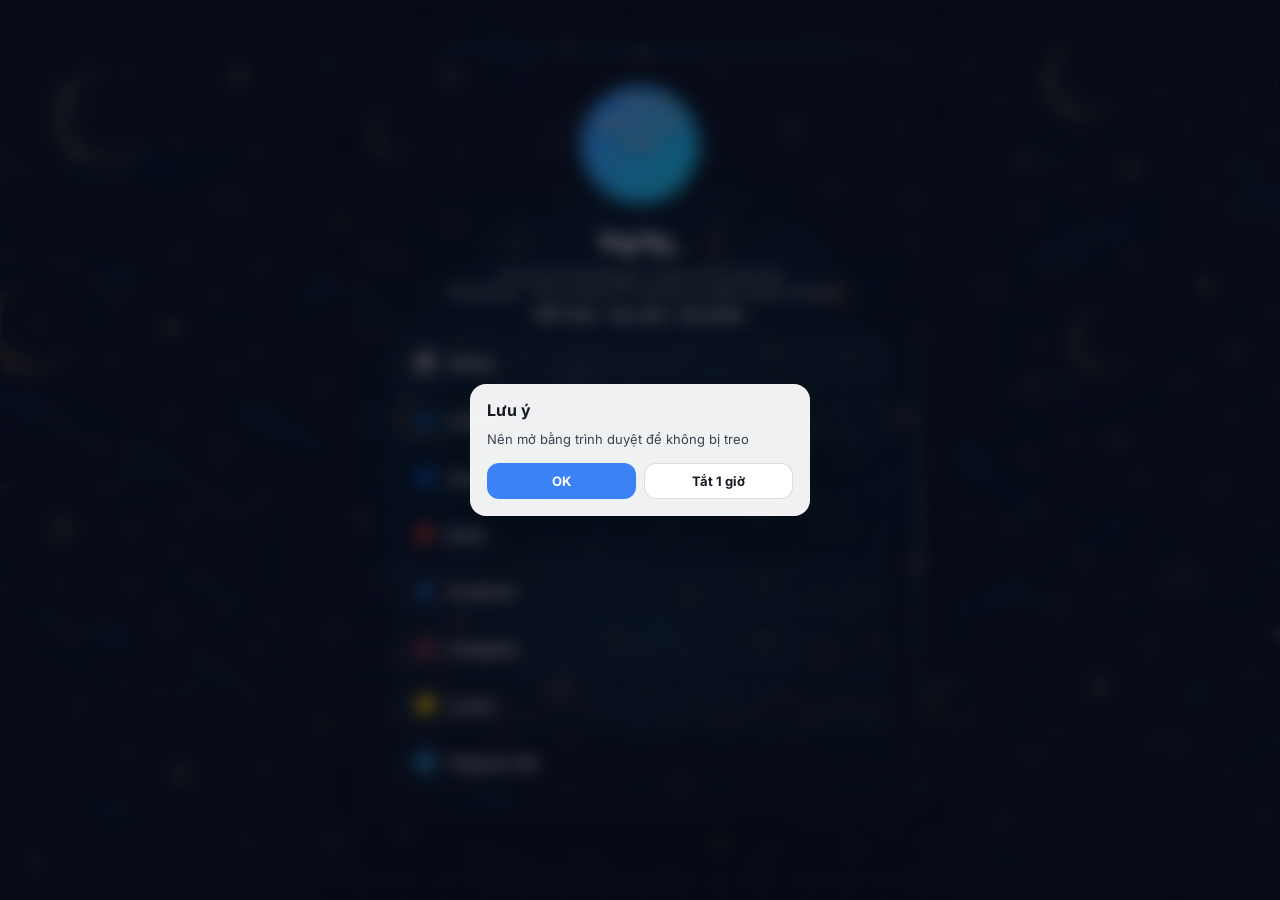
==== index.html @ 8bd304dc "push" ====
<!DOCTYPE html>
<html lang="vi">

<head>
    <meta charset="UTF-8">
    <meta name="viewport" content="width=device-width, initial-scale=1.0">
    <title>Trọng Hiếu – Bio</title>
    <meta name="description"
        content="Trang bio cá nhân của Trọng Hiếu – Learning Technology, Cloud & AI Journey. Liên hệ qua Facebook, Instagram, LinkedIn, GitHub, Email và Zalo.">
    <link rel="canonical" href="https://tronghieu1201.github.io/bio_itme/">
    <link rel="icon" type="image/webp" href="https://res.cloudinary.com/dtpw5htqs/image/upload/v1782284174/4eae1994-3eea-4630-bc8e-10974bcad260_vvwupz.webp">
    <link rel="apple-touch-icon" href="https://res.cloudinary.com/dtpw5htqs/image/upload/v1782284174/4eae1994-3eea-4630-bc8e-10974bcad260_vvwupz.webp">
    <link rel="preconnect" href="https://fonts.googleapis.com">
    <link rel="preconnect" href="https://fonts.gstatic.com" crossorigin>
    <link href="https://fonts.googleapis.com/css2?family=Inter:wght@400;500;600;700&display=swap" rel="stylesheet">
    <link rel="stylesheet" href="https://cdnjs.cloudflare.com/ajax/libs/font-awesome/6.4.0/css/all.min.css">
    <link rel="stylesheet" href="style.css">
</head>

<body>
    <!-- Background blobs -->
    <div class="blob blob--1" aria-hidden="true"></div>
    <div class="blob blob--2" aria-hidden="true"></div>
    <div class="blob blob--3" aria-hidden="true"></div>

    <main class="bio-card home-bio-card">
        <!-- Profile header -->
        <header class="profile-header">
            <div class="avatar-ring">
                <img src="https://res.cloudinary.com/dtpw5htqs/image/upload/v1782284229/personal_photo_yobmmh.webp" alt="Ảnh đại diện Trọng Hiếu" width="140" height="140">
            </div>
            <button type="button" class="profile-name profile-name-btn" id="profile-info-open">
                trg.hy_
            </button>
            <p class="profile-tagline">Learning Technology | Cloud &amp; AI Journey</p>
            <p class="profile-tagline">Bootcamp - First Cloud AI Journey at AWS Study Group</p>
            <p class="profile-subtagline">Kiến thức - Key skill - Sản phẩm</p>
        </header>
        <!-- Links -->
        <section class="link-group__list" aria-label="Li�n k?t">
            <a href="https://github.com/tronghieu1201" target="_blank" rel="noopener noreferrer"
                class="link-btn link-btn--github" id="link-github">
                <i class="fab fa-github" aria-hidden="true"></i>
                <span>GitHub</span>
            </a>
            <a href="https://www.linkedin.com/in/tronghieu-dev/" target="_blank" rel="noopener noreferrer"
                class="link-btn link-btn--linkedin" id="link-linkedin">
                <i class="fab fa-linkedin-in" aria-hidden="true"></i>
                <span>LinkedIn</span>
            </a>
            <button type="button" class="link-btn link-btn--zalo" id="link-zalo"
                data-qr-src="https://res.cloudinary.com/dtpw5htqs/image/upload/v1782284227/qr_zalo_huh7bk.webp" data-qr-alt="M� QR Zalo ph�ng to">
                <i class="fas fa-qrcode" aria-hidden="true"></i>
                <span>Zalo QR</span>
            </button>
            <button type="button" class="link-btn link-btn--email" id="link-email"
                data-email="tronghieu.dev16@gmail.com">
                <i class="fas fa-at" aria-hidden="true"></i>
                <span>Email</span>
            </button>
            <a href="https://www.facebook.com/trong.hieu.541439?locale=vi_VN" target="_blank"
                rel="noopener noreferrer" class="link-btn link-btn--facebook" id="link-facebook">
                <i class="fab fa-facebook-f" aria-hidden="true"></i>
                <span>Facebook</span>
            </a>
            <a href="https://www.instagram.com/em_hiusss/" target="_blank" rel="noopener noreferrer"
                class="link-btn link-btn--instagram" id="link-instagram">
                <i class="fab fa-instagram" aria-hidden="true"></i>
                <span>Instagram</span>
            </a>
            <a href="https://locket.camera/links/Z5eRuLziCZaLzkZq8" target="_blank" rel="noopener noreferrer"
                class="link-btn link-btn--locket" id="link-locket">
                <i class="fas fa-heart" aria-hidden="true"></i>
                <span>Locket</span>
            </a>
            <button type="button" class="link-btn link-btn--telegram" id="link-telegram"
                data-qr-src="https://res.cloudinary.com/dtpw5htqs/image/upload/v1782284226/qr_lete_ucynnk.webp" data-qr-alt="M� QR Telegram ph�ng to">
                <i class="fab fa-telegram-plane" aria-hidden="true"></i>
                <span>Telegram QR</span>
            </button>
        </section>
        <!-- QR Lightbox -->
        <div class="lightbox" id="qr-lightbox" role="dialog" aria-label="QR phóng to" aria-hidden="true">
            <div class="lightbox__backdrop"></div>
            <div class="lightbox__content">
                <img src="https://res.cloudinary.com/dtpw5htqs/image/upload/v1782284227/qr_zalo_huh7bk.webp" alt="Mã QR Zalo phóng to" class="lightbox__img" id="qr-lightbox-img" loading="lazy" decoding="async">
            </div>
        </div>

        <!-- Profile info card -->
        <div class="profile-modal" id="profile-info-modal" role="dialog" aria-label="Thông tin cá nhân"
            aria-hidden="true">
            <div class="profile-modal__backdrop"></div>
            <article class="profile-modal__card">
                <button class="profile-modal__close" id="profile-info-close" aria-label="Đóng">&times;</button>
                <h2 class="profile-modal__title">Thông tin</h2>
                <div class="profile-modal__content">
                    <p class="profile-modal__empty">Cát Minh - Phù Cát - Bình Định</p>
                </div>
            </article>
        </div>
    </main>

    <div class="browser-note" id="browser-note" role="dialog" aria-modal="true" aria-labelledby="browser-note-title" aria-hidden="true" hidden>
        <div class="browser-note__backdrop" data-browser-note-ok></div>
        <article class="browser-note__card">
            <h2 class="browser-note__title" id="browser-note-title">L&#432;u &yacute;</h2>
            <p class="browser-note__text">N&ecirc;n m&#7903; b&#7857;ng tr&igrave;nh duy&#7879;t &#273;&#7875; kh&ocirc;ng b&#7883; treo</p>
            <div class="browser-note__actions">
                <button type="button" class="browser-note__btn browser-note__btn--primary" data-browser-note-ok>OK</button>
                <button type="button" class="browser-note__btn" data-browser-note-snooze>T&#7855;t 1 gi&#7901;</button>
            </div>
        </article>
    </div>

    <!-- Toast notification -->
    <div class="toast" id="toast" aria-live="polite"></div>

    <script src="theme.js"></script>
</body>

</html>
---- style.css ----
/* ========================================================
   STYLE.CSS – Trọng Hiếu Bio
   Pure CSS, no framework. Cloud AI blue/cyan dark palette.
   ======================================================== */

/* ---------- Reset & Base ---------- */
*,
*::before,
*::after {
    margin: 0;
    padding: 0;
    box-sizing: border-box;
}

/* ---------- Design Tokens ---------- */
:root {
    --bg-start: #04091a;
    --bg-end: #0a1628;
    --card-bg: rgba(14, 26, 52, 0.85);
    --surface-elevated: rgba(8, 16, 32, 0.88);
    --card-border: rgba(59, 130, 246, 0.25);
    --card-shadow: 0 24px 64px rgba(0, 0, 0, 0.52);
    --text-primary: #f0f4ff;
    --text-secondary: #94a3b8;
    --text-muted: #4a6080;
    --accent: #3b82f6;
    --accent-strong: #60a5fa;
    --cyan-glow: #06b6d4;
    --cyan-soft: #67e8f9;
    --tagline-color: #94a3b8;
    --accent-soft: rgba(59, 130, 246, 0.06);
    --btn-hover-lift: 0 14px 34px rgba(59, 130, 246, 0.20);
    --status-bg: rgba(59, 130, 246, 0.04);
    --status-border: rgba(59, 130, 246, 0.25);
    --divider: rgba(59, 130, 246, 0.18);
    --qr-bg: #FFFFFF;
    --qr-border: rgba(59, 130, 246, 0.35);
    --toggle-bg: rgba(14, 26, 52, 0.85);
    --toggle-color: #f0f4ff;
    --page-bg-image: url("images/backgrod.webp");
    --page-bg-overlay: rgba(4, 9, 26, 0.82);
    --blob-1: rgba(59, 130, 246, 0.10);
    --blob-2: rgba(6, 182, 212, 0.08);
    --blob-3: rgba(96, 165, 250, 0.06);
}

/* ---------- Body & Background ---------- */
html {
    scroll-behavior: smooth;
}

body {
    font-family: 'Inter', -apple-system, BlinkMacSystemFont, 'Segoe UI', sans-serif;
    background:
        linear-gradient(var(--page-bg-overlay), var(--page-bg-overlay)),
        var(--page-bg-image) center / cover fixed no-repeat,
        linear-gradient(135deg, var(--bg-start), var(--bg-end));
    color: var(--text-primary);
    min-height: 100vh;
    display: flex;
    justify-content: center;
    align-items: flex-start;
    padding: 48px 16px;
    overflow-x: hidden;
    position: relative;
    transition: background 0.4s ease, color 0.4s ease;
}

body.is-modal-open {
    overflow: hidden;
}

body::before {
    content: '';
    position: fixed;
    inset: 0;
    z-index: 0;
    pointer-events: none;
    background-image:
        linear-gradient(rgba(59, 130, 246, 0.04) 1px, transparent 1px),
        linear-gradient(90deg, rgba(59, 130, 246, 0.04) 1px, transparent 1px);
    background-size: 40px 40px;
}

body::after {
    content: '';
    position: fixed;
    top: 50%;
    left: 50%;
    z-index: 0;
    width: 600px;
    height: 600px;
    pointer-events: none;
    transform: translate(-50%, -50%);
    background: radial-gradient(circle, rgba(59, 130, 246, 0.08) 0%, rgba(6, 182, 212, 0.04) 40%, transparent 70%);
}

/* Floating blobs */
.blob {
    display: none;
    position: fixed;
    border-radius: 50%;
    filter: blur(80px);
    pointer-events: none;
    z-index: 0;
    animation: blobDrift 18s ease-in-out infinite alternate;
}

.blob--1 {
    width: 380px;
    height: 380px;
    background: var(--blob-1);
    top: -80px;
    left: -60px;
}

.blob--2 {
    width: 320px;
    height: 320px;
    background: var(--blob-2);
    bottom: -40px;
    right: -40px;
    animation-delay: -6s;
}

.blob--3 {
    width: 260px;
    height: 260px;
    background: var(--blob-3);
    top: 50%;
    left: 60%;
    animation-delay: -12s;
}

@keyframes blobDrift {
    0%   { transform: translate(0, 0) scale(1); }
    100% { transform: translate(30px, -30px) scale(1.12); }
}

a,
button,
.link-btn {
    -webkit-tap-highlight-color: transparent;
}

a:focus,
a:active,
button:focus,
button:active,
.link-btn:focus,
.link-btn:active {
    outline: none;
}

a:focus-visible,
button:focus-visible,
.link-btn:focus-visible {
    outline: 2px solid rgba(59, 130, 246, 0.82);
    outline-offset: 3px;
    box-shadow: 0 12px 28px rgba(59, 130, 246, 0.24),
                inset 0 0 0 1px rgba(6, 182, 212, 0.32);
}

.dark a:focus-visible,
.dark button:focus-visible,
.dark .link-btn:focus-visible {
    outline-color: rgba(255, 255, 255, 0.42);
    box-shadow: 0 12px 30px rgba(0, 0, 0, 0.28),
                inset 0 0 0 1px rgba(255, 255, 255, 0.16);
}

/* ---------- Bio Card ---------- */
.bio-card {
    position: relative;
    z-index: 10;
    width: 100%;
    max-width: 520px;
    background: var(--card-bg);
    border: 1px solid var(--card-border);
    border-radius: 24px;
    padding: 36px 32px 28px;
    box-shadow: var(--card-shadow);
    backdrop-filter: blur(20px);
    -webkit-backdrop-filter: blur(20px);
    overflow: hidden;
    animation: cardEnter 0.7s cubic-bezier(0.22, 1, 0.36, 1) both;
    transition: opacity 0.18s ease, transform 0.18s ease;
    will-change: opacity, transform;
}

body.is-page-transitioning {
    overflow: hidden;
}

.bio-card.is-exiting {
    opacity: 0;
    transform: translateY(8px) scale(0.98);
}

.bio-card::before {
    content: '';
    position: absolute;
    top: 0;
    left: 20px;
    right: 20px;
    height: 1px;
    background: linear-gradient(90deg, transparent, var(--accent), var(--cyan-glow), transparent);
    opacity: 0.65;
    pointer-events: none;
}

.bio-card::after {
    content: '';
    position: absolute;
    inset: 0;
    z-index: 1;
    padding: 1.5px;
    border-radius: inherit;
    background:
        conic-gradient(from var(--border-angle),
            transparent 0deg,
            transparent 42deg,
            rgba(59, 130, 246, 0.16) 70deg,
            rgba(6, 182, 212, 0.95) 92deg,
            rgba(103, 232, 249, 0.95) 106deg,
            rgba(96, 165, 250, 0.18) 130deg,
            transparent 158deg,
            transparent 360deg);
    -webkit-mask:
        linear-gradient(#000 0 0) content-box,
        linear-gradient(#000 0 0);
    -webkit-mask-composite: xor;
            mask-composite: exclude;
    pointer-events: none;
    animation: borderCrawler 4.8s linear infinite;
}

.bio-card,
.profile-name,
.profile-tagline,
.bio-intro,
.status-box,
.link-btn,
.link-group__title,
.site-footer,
.album-title,
.album-subtitle,
.album-back {
    text-shadow:
        0 1px 2px rgba(0, 0, 0, 0.78),
        0 2px 9px rgba(0, 0, 0, 0.48);
}

.dark .bio-card,
.dark .profile-name,
.dark .profile-tagline,
.dark .bio-intro,
.dark .status-box,
.dark .link-btn,
.dark .link-group__title,
.dark .site-footer,
.dark .album-title,
.dark .album-subtitle,
.dark .album-back {
    text-shadow:
        0 1px 2px rgba(0, 0, 0, 0.78),
        0 2px 9px rgba(0, 0, 0, 0.48);
}

@keyframes cardEnter {
    from {
        opacity: 0;
        transform: translateY(30px) scale(0.97);
    }
    to {
        opacity: 1;
        transform: translateY(0) scale(1);
    }
}

/* ---------- Profile Header ---------- */
.profile-header {
    text-align: center;
    margin-bottom: 18px;
}

.avatar-ring {
    width: 120px;
    height: 120px;
    margin: 0 auto 16px;
    border-radius: 50%;
    padding: 4px;
    background: linear-gradient(135deg, var(--accent), var(--cyan-glow));
    box-shadow: 0 0 0 0 rgba(59, 130, 246, 0.30), 0 0 20px rgba(6, 182, 212, 0.15);
    animation: avatarFloat 4s ease-in-out infinite, avatarGlow 6s linear infinite;
}

@property --border-angle {
    syntax: '<angle>';
    inherits: false;
    initial-value: 0deg;
}

@keyframes borderCrawler {
    to {
        --border-angle: 360deg;
    }
}

.avatar-ring img {
    width: 100%;
    height: 100%;
    border-radius: 50%;
    object-fit: cover;
    display: block;
    border: 3px solid var(--card-bg);
}

@keyframes avatarFloat {
    0%, 100% { transform: translateY(0); }
    50%      { transform: translateY(-8px); }
}

@keyframes avatarGlow {
    0%, 100% {
        box-shadow: 0 0 0 0 rgba(59, 130, 246, 0.30), 0 0 20px rgba(6, 182, 212, 0.15);
    }
    50% {
        box-shadow: 0 0 0 4px rgba(59, 130, 246, 0.10), 0 0 30px rgba(6, 182, 212, 0.25);
    }
}

.profile-name {
    font-size: 26px;
    font-weight: 700;
    color: var(--text-primary);
    letter-spacing: -0.3px;
    margin-bottom: 6px;
    animation: fadeSlideUp 0.6s 0.15s both;
}

.profile-name-btn {
    border: 0;
    background: transparent;
    font-family: inherit;
    cursor: pointer;
    padding: 4px 10px;
    border-radius: 12px;
    transition: color 0.2s ease, background 0.2s ease, transform 0.2s ease;
}

.profile-name-btn:hover {
    color: var(--accent-strong);
    background: transparent;
    transform: translateY(-1px);
}

.profile-name-btn:active {
    transform: scale(0.98);
}

.profile-name-btn:focus-visible {
    outline: 2px solid var(--accent);
    outline-offset: 3px;
}

.profile-tagline {
    font-size: 14px;
    font-weight: 500;
    color: var(--tagline-color);
    letter-spacing: 0.2px;
    animation: fadeSlideUp 0.6s 0.25s both;
}

.profile-subtagline {
    margin-top: 6px;
    font-size: 13px;
    font-weight: 700;
    color: var(--text-primary);
    letter-spacing: 0.2px;
    animation: fadeSlideUp 0.6s 0.3s both;
}

/* ---------- Bio Intro ---------- */
.bio-intro {
    text-align: center;
    padding: 0 4px;
    margin-bottom: 24px;
    animation: fadeSlideUp 0.6s 0.35s both;
}

.bio-intro p {
    font-size: 14px;
    line-height: 1.7;
    color: var(--text-secondary);
}

.bio-intro strong {
    color: var(--text-primary);
    font-weight: 600;
}

/* ---------- Status Box ---------- */
.status-box {
    display: flex;
    align-items: flex-start;
    gap: 12px;
    background: var(--status-bg);
    border: 1px solid var(--status-border);
    border-radius: 14px;
    padding: 14px 16px;
    margin-bottom: 18px;
    animation: fadeSlideUp 0.6s 0.4s both;
    box-shadow: 0 8px 22px rgba(0, 0, 0, 0.14);
    backdrop-filter: none;
    -webkit-backdrop-filter: none;
}

.status-label {
    font-size: 13px;
    font-weight: 600;
    color: var(--accent);
    white-space: nowrap;
    flex-shrink: 0;
}

.status-text {
    font-size: 13px;
    line-height: 1.55;
    color: var(--text-secondary);
    font-weight: 600;
}

/* ---------- Link Groups ---------- */
.link-group {
    margin-bottom: 16px;
    animation: fadeSlideUp 0.6s 0.45s both;
}

.link-group:nth-child(5) { animation-delay: 0.50s; }
.link-group:nth-child(6) { animation-delay: 0.55s; }
.link-group:nth-child(7) { animation-delay: 0.60s; }

.link-group__title {
    font-size: 12px;
    font-weight: 600;
    text-transform: uppercase;
    letter-spacing: 1px;
    color: var(--text-muted);
    margin-bottom: 10px;
    padding-left: 2px;
}

.link-group__list {
    display: flex;
    flex-direction: column;
    gap: 10px;
}

.link-hub {
    display: flex;
    flex-direction: column;
    gap: 12px;
    margin-bottom: 16px;
    animation: fadeSlideUp 0.6s 0.45s both;
    transition: opacity 0.22s ease, transform 0.22s ease;
}

.link-hub.is-hidden {
    display: none;
}

.group-card {
    display: flex;
    align-items: center;
    width: 100%;
    gap: 14px;
    padding: 16px 18px;
    border-radius: 12px;
    border: 1px solid var(--card-border);
    background: rgba(255, 255, 255, 0.02);
    color: var(--text-primary);
    box-shadow: 0 8px 22px rgba(0, 0, 0, 0.18);
    font: inherit;
    text-align: left;
    text-decoration: none;
    cursor: pointer;
    position: relative;
    overflow: hidden;
    backdrop-filter: none;
    -webkit-backdrop-filter: none;
    transform: translateY(0);
    will-change: transform, box-shadow, background;
    transition: transform 0.22s cubic-bezier(.2,.8,.2,1),
                box-shadow 0.22s cubic-bezier(.2,.8,.2,1),
                border-color 0.22s ease,
                background 0.22s ease,
                opacity 0.22s ease;
}

.group-card::before {
    content: '';
    position: absolute;
    inset: auto 0 0 0;
    height: 1px;
    background: linear-gradient(90deg, transparent, rgba(96, 165, 250, 0.28), transparent);
    opacity: 0;
    transition: opacity 0.22s ease;
}

.group-card:hover {
    transform: translateY(-2px);
    box-shadow: var(--btn-hover-lift);
    border-color: rgba(6, 182, 212, 0.50);
    background: rgba(255, 255, 255, 0.05);
}

.group-card:hover::before,
.group-card.is-active::before {
    opacity: 1;
}

.group-card.is-active {
    background: linear-gradient(90deg, rgba(59, 130, 246, 0.10), rgba(6, 182, 212, 0.08));
    border-color: rgba(96, 165, 250, 0.48);
    box-shadow: 0 14px 28px rgba(59, 130, 246, 0.16);
    transform: translateY(-1px);
}

.group-card:active {
    transform: translateY(0) scale(0.98);
}

.group-card__icon {
    width: 44px;
    height: 44px;
    border-radius: 8px;
    display: inline-flex;
    align-items: center;
    justify-content: center;
    flex-shrink: 0;
    color: var(--accent-strong);
    font-size: 18px;
    background: transparent;
    border: 1px solid rgba(59, 130, 246, 0.20);
}

.group-card[data-panel-target="work-panel"] .group-card__icon {
    color: #60A5FA;
    text-shadow: 0 0 14px rgba(96, 165, 250, 0.35);
}

.group-card[data-panel-target="social-panel"] .group-card__icon {
    color: #1877F2;
    text-shadow: 0 0 14px rgba(24, 119, 242, 0.35);
}

.group-card--link .group-card__icon {
    color: #FF4D8D;
    text-shadow: 0 0 14px rgba(255, 77, 141, 0.35);
}

.group-card__body {
    display: grid;
    min-width: 0;
    flex: 1;
}

.group-card__title {
    font-size: 14px;
    font-weight: 800;
    color: var(--text-primary);
}

.group-card__arrow {
    font-size: 12px;
    color: var(--text-muted);
    flex-shrink: 0;
    transition: transform 0.2s ease, color 0.2s ease;
}

.group-card:hover .group-card__arrow {
    transform: translateX(3px);
    color: var(--cyan-glow);
}

.link-panel {
    display: none;
    margin-bottom: 16px;
    opacity: 0;
    transform: translateY(10px);
    transition: opacity 0.22s ease, transform 0.22s ease;
}

.link-panel.is-open {
    display: block;
    opacity: 1;
    transform: translateY(0);
    animation: panelEnter 0.24s ease both;
}

/* Life grid in panel */
.link-panel .life-grid {
    display: flex;
    flex-direction: column;
    gap: 12px;
}

.link-panel .life-card {
    display: grid;
    grid-template-columns: 44px minmax(0, 1fr) 14px;
    align-items: center;
    gap: 14px;
    width: 100%;
    padding: 16px 18px;
    border-radius: 16px;
    background: transparent;
    border: 1px solid var(--card-border);
    font-family: inherit;
    text-decoration: none;
    text-align: left;
    color: var(--text-primary);
    cursor: pointer;
    transition: transform 0.22s ease,
                box-shadow 0.22s ease,
                background 0.22s ease,
                border-color 0.22s ease;
    box-shadow: 0 10px 24px rgba(0, 0, 0, 0.24),
                inset 0 1px 0 rgba(6, 182, 212, 0.12);
    backdrop-filter: none;
    -webkit-backdrop-filter: none;
}

.link-panel .life-card:hover {
    transform: translateY(-3px);
    box-shadow: 0 14px 32px rgba(59, 130, 246, 0.20),
                inset 0 1px 0 rgba(6, 182, 212, 0.18);
    border-color: rgba(6, 182, 212, 0.50);
    background: transparent;
}

.link-panel .life-card:active {
    transform: translateY(0) scale(0.98);
}

.link-panel .life-card__icon {
    width: 44px;
    height: 44px;
    display: inline-flex;
    align-items: center;
    justify-content: center;
    border-radius: 12px;
    border: 1px solid rgba(148, 163, 184, 0.16);
    background: rgba(255, 255, 255, 0.035);
    color: var(--accent);
    flex-shrink: 0;
    line-height: 1;
}

.link-panel .life-card__icon i {
    width: 1.15em;
    font-size: 18px;
    line-height: 1;
    text-align: center;
}

.link-panel .life-card:nth-child(1) .life-card__icon {
    color: #F59E0B;
    text-shadow: 0 0 14px rgba(245, 158, 11, 0.35);
}

.link-panel .life-card:nth-child(2) .life-card__icon {
    color: #A78BFA;
    text-shadow: 0 0 14px rgba(167, 139, 250, 0.35);
}

.link-panel .life-card:nth-child(3) .life-card__icon {
    color: #38BDF8;
    text-shadow: 0 0 14px rgba(56, 189, 248, 0.35);
}

.link-panel .life-card:nth-child(4) .life-card__icon {
    color: #22C55E;
    text-shadow: 0 0 14px rgba(34, 197, 94, 0.35);
}

.link-panel .life-card:nth-child(5) .life-card__icon,
#life-card-join .life-card__icon {
    color: #ffffff;
    text-shadow: 0 0 14px rgba(255, 255, 255, 0.34);
}

.link-panel .life-card__body {
    display: grid;
    gap: 3px;
    min-width: 0;
}

.link-panel .life-card__title {
    font-size: 14px;
    font-weight: 700;
    line-height: 1.25;
    color: var(--text-primary);
    margin: 0;
}

.link-panel .life-card__desc {
    font-size: 12px;
    line-height: 1.45;
    color: var(--text-secondary);
}

.link-panel .life-card__arrow {
    justify-self: end;
    font-size: 12px;
    color: var(--text-muted);
    transition: transform 0.2s ease, color 0.2s ease;
}

.link-panel .life-card:hover .life-card__arrow {
    transform: translateX(3px);
    color: var(--accent);
}

@keyframes panelEnter {
    from {
        opacity: 0;
        transform: translateY(10px);
    }
    to {
        opacity: 1;
        transform: translateY(0);
    }
}

.panel-back {
    display: inline-flex;
    align-items: center;
    margin-bottom: 10px;
    width: 46px;
    height: 46px;
    justify-content: center;
    padding: 0;
    border: 1px solid rgba(59, 130, 246, 0.25);
    border-radius: 999px;
    background: rgba(59, 130, 246, 0.08);
    color: var(--text-primary);
    font: inherit;
    font-size: 16px;
    font-weight: 800;
    cursor: pointer;
    text-shadow: inherit;
    transition: color 0.2s ease, transform 0.2s ease, background 0.2s ease, border-color 0.2s ease;
}

.panel-back:hover {
    color: var(--accent-strong);
    background: rgba(59, 130, 246, 0.14);
    border-color: rgba(59, 130, 246, 0.40);
    transform: translateX(-3px);
}

/* ---------- Link Buttons ---------- */
.link-btn {
    --tint: var(--accent);
    display: flex;
    align-items: center;
    gap: 12px;
    padding: 14px 20px;
    border-radius: 10px;
    text-decoration: none;
    font-size: 14px;
    font-weight: 600;
    color: var(--text-primary);
    background: rgba(255, 255, 255, 0.025);
    border: 1px solid var(--card-border);
    box-shadow: 0 8px 22px rgba(0, 0, 0, 0.14);
    backdrop-filter: none;
    -webkit-backdrop-filter: none;
    position: relative;
    overflow: hidden;
    transform: translateY(0);
    will-change: transform, box-shadow, background;
    transition: transform 0.22s cubic-bezier(.2,.8,.2,1),
                box-shadow 0.22s cubic-bezier(.2,.8,.2,1),
                background 0.22s ease,
                border-color 0.22s ease,
                opacity 0.22s ease;
}

.link-btn i {
    font-size: 17px;
    width: 22px;
    text-align: center;
    flex-shrink: 0;
    filter: drop-shadow(0 0 6px color-mix(in srgb, currentColor 42%, transparent));
    transition: transform 0.2s ease, color 0.2s ease;
}

.link-btn:hover {
    transform: translateY(-2px);
    box-shadow: var(--btn-hover-lift);
    border-color: color-mix(in srgb, var(--tint) 48%, transparent);
    background: rgba(255, 255, 255, 0.05);
}

.link-btn:hover i {
    transform: translateX(1px);
}

.link-btn:active {
    transform: translateY(0) scale(0.98);
}

/* Ripple on hover */
.link-btn::after {
    content: '';
    position: absolute;
    inset: 0;
    background: radial-gradient(circle at var(--mx, 50%) var(--my, 50%),
                rgba(96, 165, 250, 0.24) 0%, transparent 60%);
    opacity: 0;
    transition: opacity 0.3s ease;
    pointer-events: none;
}

.link-btn::before {
    content: '';
    position: absolute;
    left: 0;
    top: 0;
    bottom: 0;
    width: 2px;
    background: var(--tint);
    opacity: 0;
    transition: opacity 0.2s ease;
    pointer-events: none;
}

.link-btn:hover::before {
    opacity: 1;
}

.link-btn:hover::after {
    opacity: 1;
}

/* Per-platform brand tints */
.link-btn--email       { --tint: #EA4335; }
.link-btn--zalo        { --tint: #0068FF; }
.link-btn--facebook    { --tint: #1877F2; }
.link-btn--instagram   { --tint: #E4405F; }
.link-btn--locket      { --tint: #FFD400; }
.link-btn--linkedin    { --tint: #0A66C2; }
.link-btn--github      { --tint: #FFFFFF; }
.link-btn--life        { --tint: #FF4D8D; }
.link-btn--telegram    { --tint: #26A5E4; }

.link-btn--email i       { color: #EA4335; }
.link-btn--zalo i        { color: #0068FF; }
.link-btn--facebook i    { color: #1877F2; }
.link-btn--instagram i   { color: #E4405F; }
.link-btn--locket i      { color: #FFD400; }
.link-btn--linkedin i    { color: #0A66C2; }
.link-btn--github i      { color: #FFFFFF; }
.link-btn--life i        { color: #FF4D8D; }
.link-btn--telegram i    { color: #26A5E4; }

.link-btn--instagram i {
    color: #E4405F;
    filter:
        drop-shadow(0 0 4px rgba(228, 64, 95, 0.45))
        drop-shadow(0 0 8px rgba(253, 175, 69, 0.20));
}

.link-btn:hover {
    background: rgba(255, 255, 255, 0.05);
}

.dark .link-btn:hover {
    background: rgba(255, 255, 255, 0.06);
}

/* ---------- QR Section ---------- */
.qr-section {
    text-align: center;
    padding-top: 4px;
    margin-bottom: 28px;
    animation: fadeSlideUp 0.6s 0.65s both;
}

.qr-section__title {
    font-size: 12px;
    font-weight: 600;
    text-transform: uppercase;
    letter-spacing: 1px;
    color: var(--text-muted);
    margin-bottom: 14px;
}

.qr-frame {
    display: inline-block;
    padding: 10px;
    background: var(--qr-bg);
    border: 1px solid var(--qr-border);
    border-radius: 16px;
    box-shadow: 0 4px 16px rgba(0, 0, 0, 0.05);
    transition: transform 0.3s ease, box-shadow 0.3s ease;
}

.qr-frame:hover {
    transform: scale(1.04);
    box-shadow: 0 8px 28px rgba(108, 92, 231, 0.15);
}

.qr-frame img {
    width: 140px;
    height: 140px;
    border-radius: 10px;
    display: block;
    object-fit: contain;
}

/* ---------- Footer ---------- */
.site-footer {
    text-align: center;
    padding-top: 8px;
    animation: fadeSlideUp 0.6s 0.7s both;
}

.site-footer p {
    font-size: 12px;
    color: var(--text-muted);
    letter-spacing: 0.3px;
}

/* ---------- QR Lightbox ---------- */
.lightbox {
    position: fixed;
    inset: 0;
    z-index: 2000;
    display: flex;
    align-items: center;
    justify-content: center;
    opacity: 0;
    visibility: hidden;
    transition: opacity 0.28s ease, visibility 0.28s ease;
}

.lightbox.is-open {
    opacity: 1;
    visibility: visible;
}

.lightbox__backdrop {
    position: absolute;
    inset: 0;
    background: rgba(0, 0, 0, 0.68);
    backdrop-filter: blur(8px);
    -webkit-backdrop-filter: blur(8px);
}

.lightbox__content {
    position: relative;
    z-index: 1;
    border-radius: 22px;
    transform: scale(0.9) translateY(12px);
    opacity: 0;
    will-change: transform, opacity;
    transition: transform 0.3s cubic-bezier(0.22, 1, 0.36, 1), opacity 0.3s ease;
}

.lightbox__content::after {
    content: '';
    position: absolute;
    inset: -3px;
    z-index: -1;
    padding: 2px;
    border-radius: 24px;
    background:
        conic-gradient(from var(--border-angle),
            transparent 0deg,
            transparent 42deg,
            rgba(59, 130, 246, 0.16) 70deg,
            rgba(6, 182, 212, 0.95) 92deg,
            rgba(103, 232, 249, 0.95) 106deg,
            rgba(96, 165, 250, 0.18) 130deg,
            transparent 158deg,
            transparent 360deg);
    -webkit-mask:
        linear-gradient(#000 0 0) content-box,
        linear-gradient(#000 0 0);
    -webkit-mask-composite: xor;
            mask-composite: exclude;
    pointer-events: none;
    animation: borderCrawler 4.8s linear infinite;
}

.lightbox.is-open .lightbox__content {
    transform: scale(1) translateY(0);
    opacity: 1;
}

.lightbox__img {
    position: relative;
    z-index: 1;
    width: 280px;
    height: 280px;
    border-radius: 20px;
    background: #fff;
    padding: 16px;
    box-shadow: 0 20px 60px rgba(0, 0, 0, 0.35);
    object-fit: contain;
    display: block;
}

/* ---------- Profile Info Modal ---------- */
.profile-modal {
    position: fixed;
    inset: 0;
    z-index: 2100;
    display: flex;
    align-items: center;
    justify-content: center;
    padding: 20px;
    opacity: 0;
    visibility: hidden;
    transition: opacity 0.28s ease, visibility 0.28s ease;
}

.profile-modal.is-open {
    opacity: 1;
    visibility: visible;
}

.profile-modal__backdrop {
    position: absolute;
    inset: 0;
    background: rgba(2, 6, 23, 0.68);
    backdrop-filter: blur(8px);
    -webkit-backdrop-filter: blur(8px);
}

.profile-modal__card {
    position: relative;
    z-index: 1;
    width: min(100%, 420px);
    min-height: 220px;
    background: rgba(39, 64, 62, 0.96);
    border: 1px solid rgba(6, 182, 212, 0.50);
    border-radius: 24px;
    padding: 26px 24px 22px;
    color: #FFFFFF;
    box-shadow: 0 22px 64px rgba(2, 6, 23, 0.52);
    backdrop-filter: none;
    -webkit-backdrop-filter: none;
    text-shadow: none;
    transform: scale(0.92) translateY(18px);
    opacity: 0;
    will-change: transform, opacity;
    transition: transform 0.3s cubic-bezier(0.22, 1, 0.36, 1), opacity 0.3s ease;
}

.dark .profile-modal__card {
    background: rgba(18, 18, 28, 0.94);
    border-color: rgba(255, 255, 255, 0.18);
    color: #f8fafc;
    box-shadow: 0 22px 64px rgba(0, 0, 0, 0.46);
    text-shadow: none;
}

.profile-modal.is-open .profile-modal__card {
    transform: scale(1) translateY(0);
    opacity: 1;
}

.profile-modal__close {
    position: absolute;
    top: 12px;
    right: 12px;
    width: 34px;
    height: 34px;
    border: 0;
    border-radius: 50%;
    background: rgba(59, 130, 246, 0.12);
    color: inherit;
    font-size: 22px;
    line-height: 1;
    cursor: pointer;
    display: flex;
    align-items: center;
    justify-content: center;
    transition: background 0.2s ease, color 0.2s ease, transform 0.2s ease;
}

.profile-modal__close:hover {
    background: #3B82F6;
    color: #fff;
    transform: scale(1.08);
}

.profile-modal__title {
    font-size: 18px;
    font-weight: 700;
    color: inherit;
    margin-bottom: 16px;
    padding-right: 36px;
}

.profile-modal__content {
    min-height: 120px;
    display: flex;
    align-items: center;
    justify-content: center;
}

.profile-modal__content p {
    font-size: 14px;
    line-height: 1.6;
    color: inherit;
}

.profile-modal__content strong {
    color: inherit;
}

.profile-modal__empty {
    width: 100%;
    text-align: center;
    font-size: 16px;
    font-weight: 700;
    color: inherit;
}

/* ---------- Album Pages ---------- */
.album-page {
    max-width: 800px;
    padding: 28px;
}

.album-header {
    margin-bottom: 24px;
}

.album-back {
    display: inline-flex;
    align-items: center;
    gap: 8px;
    width: fit-content;
    margin-bottom: 18px;
    padding: 8px 10px;
    border-radius: 999px;
    color: var(--text-muted);
    text-decoration: none;
    font-size: 13px;
    font-weight: 600;
    transition: color 0.2s ease, background 0.2s ease, transform 0.2s ease;
}

.album-back:hover {
    color: #60A5FA;
    background: transparent;
    transform: translateX(-3px);
}

.album-title {
    font-size: 30px;
    line-height: 1.2;
    color: var(--text-primary);
    margin-bottom: 8px;
}

.album-subtitle {
    max-width: 560px;
    font-size: 14px;
    line-height: 1.7;
    color: var(--text-secondary);
}

.photo-gallery {
    max-width: 760px;
    margin: 0 auto;
    display: grid;
    grid-template-columns: repeat(4, minmax(0, 1fr));
    gap: 14px;
    transition: opacity 0.18s ease-in-out;
}

.photo-gallery.is-changing {
    opacity: 0.25;
}

.photo-card {
    position: relative;
    display: block;
    width: 100%;
    aspect-ratio: 4 / 5;
    margin: 0;
    padding: 0;
    border: 1px solid var(--card-border);
    border-radius: 22px;
    background: var(--card-bg);
    color: inherit;
    text-align: left;
    overflow: hidden;
    cursor: pointer;
    box-shadow: 0 8px 22px rgba(0, 0, 0, 0.14);
    backdrop-filter: none;
    -webkit-backdrop-filter: none;
    transition: transform 0.24s ease, box-shadow 0.24s ease, filter 0.24s ease;
}

.photo-card:hover {
    transform: translateY(-4px);
    filter: brightness(1.04);
    box-shadow: 0 14px 30px rgba(0, 0, 0, 0.20);
}

.dark .photo-card {
    box-shadow: 0 10px 30px rgba(0, 0, 0, 0.28);
}

.dark .photo-card:hover {
    box-shadow: 0 18px 44px rgba(0, 0, 0, 0.42);
}

.photo-card img {
    display: block;
    width: 100%;
    height: 100%;
    object-fit: cover;
    opacity: 0;
    transition: opacity 0.4s ease-in-out;
}

.photo-card img.is-loaded {
    opacity: 1;
}

/* Skeleton Loading (Shimmer Effect) */
.photo-card {
    background: linear-gradient(
        90deg,
        rgba(255, 255, 255, 0.02) 25%,
        rgba(255, 255, 255, 0.06) 37%,
        rgba(255, 255, 255, 0.02) 63%
    );
    background-size: 400% 100%;
    animation: skeleton-shimmer 1.4s ease infinite;
}

.photo-card img.is-loaded ~ .photo-card {
    animation: none;
}

@keyframes skeleton-shimmer {
    0% {
        background-position: 100% 50%;
    }
    100% {
        background-position: 0% 50%;
    }
}

/* Gallery Loading Text styling (fallback fallback) */
.gallery-loading {
    grid-column: 1 / -1;
    text-align: center;
    padding: 40px;
    color: var(--text-muted);
    font-size: 14px;
    font-weight: 500;
}

.photo-card__pin {
    position: absolute;
    top: 6px;
    right: 6px;
    z-index: 5;
    display: inline-flex;
    align-items: center;
    justify-content: center;
    width: 24px;
    height: 24px;
    border-radius: 6px;
    background: rgba(0, 0, 0, 0.55);
    color: rgba(200, 210, 225, 0.85);
    border: none;
    box-shadow: 0 2px 8px rgba(0, 0, 0, 0.3);
    pointer-events: none;
    backdrop-filter: blur(4px);
    -webkit-backdrop-filter: blur(4px);
}

.photo-card__pin i {
    font-size: 11px;
    line-height: 1;
}

.photo-card--placeholder {
    cursor: default;
    background:
        linear-gradient(135deg, rgba(59, 130, 246, 0.08), rgba(6, 182, 212, 0.05)),
        rgba(255, 255, 255, 0.025);
    border-style: dashed;
}

.photo-card--placeholder:hover {
    transform: none;
    filter: none;
}

.photo-placeholder {
    display: grid;
    place-items: center;
    align-content: center;
    gap: 10px;
    width: 100%;
    height: 100%;
    color: var(--text-muted);
    text-align: center;
    font-size: 12px;
    font-weight: 700;
}

.photo-placeholder i {
    font-size: 28px;
    color: var(--accent-strong);
    opacity: 0.72;
}

.photo-info {
    padding: 12px 14px 14px;
}

.photo-info h2 {
    font-size: 14px;
    font-weight: 700;
    color: var(--text-primary);
    margin-bottom: 4px;
}

.photo-info p {
    font-size: 12px;
    line-height: 1.5;
    color: var(--text-muted);
}

.photo-lightbox {
    position: fixed;
    inset: 0;
    z-index: 2200;
    display: flex;
    align-items: center;
    justify-content: center;
    padding: 18px;
    opacity: 0;
    visibility: hidden;
    transition: opacity 0.25s ease, visibility 0.25s ease;
}

.photo-lightbox.is-open {
    opacity: 1;
    visibility: visible;
}

.photo-lightbox__backdrop {
    position: absolute;
    inset: 0;
    background: rgba(0, 0, 0, 0.72);
    backdrop-filter: none;
    -webkit-backdrop-filter: none;
}

.photo-lightbox__content {
    position: relative;
    z-index: 1;
    max-width: min(960px, 100%);
    max-height: 92vh;
    transform: scale(0.94) translateY(16px);
    transition: transform 0.25s cubic-bezier(0.22, 1, 0.36, 1);
}

.photo-lightbox__content::before {
    content: "";
    position: absolute;
    inset: 50% auto auto 50%;
    width: 34px;
    height: 34px;
    margin: -17px 0 0 -17px;
    border-radius: 50%;
    border: 3px solid rgba(255, 255, 255, 0.26);
    border-top-color: #fff;
    opacity: 0;
    transform: scale(0.86);
    transition: opacity 0.16s ease, transform 0.16s ease;
    animation: photoLightboxSpin 0.8s linear infinite;
    pointer-events: none;
}

.photo-lightbox.is-loading .photo-lightbox__content {
    min-width: min(220px, calc(100vw - 44px));
    min-height: 220px;
}

.photo-lightbox.is-loading .photo-lightbox__content::before {
    opacity: 1;
    transform: scale(1);
}

.photo-lightbox.is-open .photo-lightbox__content {
    transform: scale(1) translateY(0);
}

.photo-lightbox__img {
    display: block;
    width: min(960px, calc(100vw - 44px));
    max-width: 100%;
    max-height: 82vh;
    height: auto;
    border-radius: 24px;
    object-fit: contain;
    opacity: 1;
    box-shadow: 0 24px 70px rgba(0, 0, 0, 0.45);
    transition: opacity 0.16s ease;
}

.photo-lightbox.is-loading .photo-lightbox__img {
    opacity: 0;
}

@keyframes photoLightboxSpin {
    to {
        transform: rotate(360deg);
    }
}

.photo-lightbox__caption {
    margin-top: 10px;
    color: #fff;
    text-align: center;
    font-size: 13px;
    line-height: 1.5;
}

.photo-lightbox__close {
    position: absolute;
    top: -14px;
    right: -14px;
    z-index: 2;
    width: 38px;
    height: 38px;
    border: 0;
    border-radius: 50%;
    background: var(--accent);
    color: #fff;
    font-size: 24px;
    line-height: 1;
    cursor: pointer;
    display: flex;
    align-items: center;
    justify-content: center;
    box-shadow: 0 8px 22px rgba(0, 0, 0, 0.25);
    transition: transform 0.2s ease, background 0.2s ease;
}

.photo-lightbox__close:hover {
    transform: scale(1.1);
    background: #60A5FA;
    color: #000000;
}

.photo-pager {
    display: flex;
    justify-content: center;
    gap: 8px;
    margin-top: 18px;
}

.photo-pager__btn {
    width: 34px;
    height: 34px;
    border: 1px solid var(--card-border);
    border-radius: 50%;
    background: var(--accent-soft);
    color: var(--text-primary);
    font: inherit;
    font-size: 13px;
    font-weight: 700;
    cursor: pointer;
    transition: background 0.2s ease, color 0.2s ease, transform 0.2s ease;
}

.photo-pager__btn:hover,
.photo-pager__btn.is-active {
    background: #3B82F6;
    color: #fff;
    transform: translateY(-1px);
}

/* ---------- Shared Animations ---------- */
@keyframes fadeSlideUp {
    from {
        opacity: 0;
        transform: translateY(16px);
    }
    to {
        opacity: 1;
        transform: translateY(0);
    }
}

/* ---------- Gallery Loading/Empty State ---------- */
.gallery-loading,
.gallery-empty {
    grid-column: 1/-1;
    text-align: center;
    padding: 40px 20px;
    color: var(--text-muted);
    font-size: 14px;
    line-height: 1.6;
}

/* ---------- Responsive ---------- */
@media (max-width: 480px) {
    :root {
        --card-bg: rgba(15, 23, 42, 0.88);
        --card-border: rgba(59, 130, 246, 0.28);
        --accent-soft: rgba(30, 58, 138, 0.68);
        --status-bg: rgba(30, 58, 138, 0.62);
        --toggle-bg: transparent;
        --page-bg-image: url("images/backgrod.webp");
    }

    .dark {
        --card-bg: rgba(15, 23, 42, 0.88);
        --card-border: rgba(59, 130, 246, 0.28);
        --accent-soft: rgba(30, 58, 138, 0.68);
        --status-bg: rgba(30, 58, 138, 0.62);
        --toggle-bg: transparent;
        --page-bg-image: url("images/backgrod.webp");
    }

    body {
        padding: 44px 10px 28px;
    }

    a,
    button,
    .link-btn,
    .group-card,
    .panel-back,
    .life-card,
    .photo-card {
        -webkit-tap-highlight-color: transparent;
    }

    a:focus,
    a:focus-visible,
    a:active,
    button:focus,
    button:focus-visible,
    button:active,
    .link-btn:focus,
    .link-btn:focus-visible,
    .link-btn:active,
    .group-card:focus,
    .group-card:focus-visible,
    .group-card:active,
    .panel-back:focus,
    .panel-back:focus-visible,
    .panel-back:active,
    .life-card:focus,
    .life-card:focus-visible,
    .life-card:active,
    .photo-card:focus,
    .photo-card:focus-visible,
    .photo-card:active {
        outline: none;
        box-shadow: 0 8px 20px rgba(0, 0, 0, 0.16),
                    inset 0 0 0 1px rgba(6, 182, 212, 0.28);
    }

    .link-btn:focus-visible,
    .group-card:focus-visible,
    .life-card:focus-visible,
    .photo-card:focus-visible {
        transform: translateY(-2px);
        outline: 2px solid rgba(103, 232, 249, 0.72);
        outline-offset: 3px;
    }

    .bio-card,
    .profile-name,
    .profile-tagline,
    .status-box,
    .link-btn,
    .group-card,
    .panel-back,
    .life-title,
    .life-subtitle,
    .life-card,
    .album-back {
        text-shadow:
            0 1px 2px rgba(0, 0, 0, 0.85),
            0 2px 9px rgba(0, 0, 0, 0.55);
    }

    .dark .bio-card,
    .dark .profile-name,
    .dark .profile-tagline,
    .dark .status-box,
    .dark .link-btn,
    .dark .group-card,
    .dark .panel-back,
    .dark .life-title,
    .dark .life-subtitle,
    .dark .life-card,
    .dark .album-back {
        text-shadow:
            0 1px 2px rgba(0, 0, 0, 0.85),
            0 2px 9px rgba(0, 0, 0, 0.55);
    }

    .bio-card {
        padding: 32px 20px 28px;
        border-radius: 22px;
        background: var(--card-bg);
        box-shadow: 0 14px 34px rgba(0, 0, 0, 0.16);
        backdrop-filter: none;
        -webkit-backdrop-filter: none;
    }

    .dark .bio-card {
        box-shadow: 0 14px 34px rgba(0, 0, 0, 0.28);
    }

    .link-btn,
    .group-card,
    .life-card,
    .photo-card {
        background: transparent;
        border-color: var(--card-border);
        box-shadow: 0 8px 20px rgba(0, 0, 0, 0.14);
        backdrop-filter: none;
        -webkit-backdrop-filter: none;
    }

    .link-btn,
    .group-card,
    .life-card,
    .status-box {
        font-weight: 700;
    }

    .status-text,
    .life-card__desc {
        font-weight: 600;
    }

    .profile-tagline {
        color: #60A5FA;
        font-weight: 700;
    }

    .dark .link-btn,
    .dark .group-card,
    .dark .life-card,
    .dark .photo-card {
        background: transparent;
        box-shadow: 0 8px 22px rgba(0, 0, 0, 0.26);
    }

    .profile-modal__card {
        background: rgba(30, 58, 138, 0.96);
        border-color: rgba(59, 130, 246, 0.48);
        color: #FFFFFF;
        box-shadow: 0 22px 64px rgba(0, 0, 0, 0.62);
        text-shadow: none;
    }

    .dark .profile-modal__card {
        background: rgba(18, 18, 28, 0.94);
        border-color: rgba(255, 255, 255, 0.18);
        color: #f8fafc;
        box-shadow: 0 22px 64px rgba(0, 0, 0, 0.46);
        text-shadow: none;
    }

    .profile-modal__title,
    .profile-modal__content,
    .profile-modal__content p,
    .profile-modal__empty {
        color: inherit;
        text-shadow: none;
    }

    .link-btn:hover,
    .group-card:hover,
    .life-card:hover,
    .photo-card:hover {
        background: transparent;
        transform: translateY(-3px);
        box-shadow: 0 14px 28px rgba(59, 130, 246, 0.24);
    }

    .dark .link-btn:hover,
    .dark .group-card:hover,
    .dark .life-card:hover,
    .dark .photo-card:hover {
        background: transparent;
        box-shadow: 0 14px 30px rgba(0, 0, 0, 0.32);
    }

    .avatar-ring {
        width: 116px;
        height: 116px;
    }

    .profile-name {
        font-size: 22px;
    }

    .profile-header {
        margin-bottom: 16px;
    }

    .profile-tagline {
        max-width: 100%;
        margin: 0 auto;
        font-size: 13px;
        line-height: 1.45;
        overflow-wrap: anywhere;
    }

    .profile-subtagline {
        margin-top: 5px;
        font-size: 12.5px;
        line-height: 1.45;
    }

    .link-hub {
        gap: 8px;
        margin-bottom: 8px;
    }

    .group-card {
        padding: 13px 14px;
        gap: 12px;
        border-radius: 14px;
    }

    .link-panel .life-card {
        grid-template-columns: 38px minmax(0, 1fr) 12px;
    }

    .group-card__icon {
        width: 38px;
        height: 38px;
        font-size: 17px;
    }

    .link-panel .life-card__icon {
        width: 38px;
        height: 38px;
    }

    .link-panel .life-card__icon i {
        font-size: 17px;
    }

    .group-card__title {
        font-size: 14px;
    }

    .panel-back {
        margin-bottom: 8px;
        padding: 7px 8px;
    }

    .link-btn {
        min-height: 52px;
        padding: 10px 16px;
        font-size: 14px;
        border-radius: 12px;
    }

    .link-group__list {
        gap: 8px;
    }

    .status-box {
        padding: 12px 16px;
        gap: 10px;
    }

    .qr-frame img {
        width: 120px;
        height: 120px;
    }

    .blob {
        filter: blur(60px);
        opacity: 0.7;
    }

    .album-page {
        padding: 24px 14px;
    }

    .album-title {
        font-size: 24px;
    }

    .photo-gallery {
        grid-template-columns: repeat(3, minmax(0, 1fr));
        gap: 8px;
    }

    .photo-card {
        border-radius: 12px;
    }

    .photo-pager {
        display: flex;
        flex-wrap: wrap;
    }

    .photo-lightbox {
        padding: 14px;
    }

    .photo-lightbox__img {
        max-height: 78vh;
        border-radius: 16px;
    }

    .photo-lightbox__close {
        top: 8px;
        right: 8px;
    }
}

@media (min-width: 481px) and (max-width: 820px) {
    .album-page {
        padding: 28px 22px;
    }

    .photo-gallery {
        grid-template-columns: repeat(3, minmax(0, 1fr));
        gap: 12px;
    }
}

@media (max-width: 360px) {
    .bio-card {
        padding: 24px 16px 24px;
    }

    .status-box {
        flex-direction: column;
        gap: 6px;
    }
}

/* ---------- Browser Note ---------- */
.browser-note {
    position: fixed;
    inset: 0;
    z-index: 3200;
    display: grid;
    place-items: center;
    padding: 18px;
    opacity: 0;
    visibility: hidden;
    transition: opacity 0.22s ease, visibility 0.22s ease;
}

.browser-note.is-open {
    opacity: 1;
    visibility: visible;
}

.browser-note__backdrop {
    position: absolute;
    inset: 0;
    background: rgba(12, 14, 22, 0.52);
    backdrop-filter: blur(8px);
    -webkit-backdrop-filter: blur(8px);
}

.browser-note__card {
    position: relative;
    width: min(100%, 340px);
    padding: 16px;
    border: 1px solid rgba(255, 255, 255, 0.22);
    border-radius: 16px;
    background: rgba(255, 255, 255, 0.94);
    color: #171923;
    box-shadow: 0 22px 70px rgba(0, 0, 0, 0.28);
    transform: translateY(12px) scale(0.98);
    transition: transform 0.22s ease;
}

.browser-note.is-open .browser-note__card {
    transform: translateY(0) scale(1);
}

.browser-note__title {
    margin: 0 0 8px;
    font-size: 16px;
    line-height: 1.2;
    font-weight: 700;
}

.browser-note__text {
    margin: 0;
    color: #3b4151;
    font-size: 13px;
    line-height: 1.55;
}

.browser-note__actions {
    display: grid;
    grid-template-columns: 1fr 1fr;
    gap: 8px;
    margin-top: 14px;
}

.browser-note__btn {
    min-height: 36px;
    border: 1px solid rgba(23, 25, 35, 0.14);
    border-radius: 12px;
    background: #fff;
    color: #171923;
    font: inherit;
    font-size: 13px;
    font-weight: 700;
    cursor: pointer;
    transition: transform 0.2s ease, box-shadow 0.2s ease, border-color 0.2s ease;
}

.browser-note__btn:hover {
    transform: translateY(-1px);
    border-color: rgba(23, 25, 35, 0.24);
    box-shadow: 0 8px 18px rgba(0, 0, 0, 0.12);
}

.browser-note__btn--primary {
    border-color: transparent;
    background: var(--accent);
    color: #fff;
}

.dark .browser-note__card {
    border-color: rgba(255, 255, 255, 0.14);
    background: rgba(23, 25, 35, 0.96);
    color: #fff;
}

.dark .browser-note__text {
    color: rgba(255, 255, 255, 0.76);
}

.dark .browser-note__btn {
    border-color: rgba(255, 255, 255, 0.13);
    background: rgba(255, 255, 255, 0.08);
    color: #fff;
}

.dark .browser-note__btn--primary {
    background: var(--accent);
}

@media (max-width: 480px) {
    .browser-note {
        padding: 14px;
    }

    .browser-note__card {
        width: min(100%, 290px);
        padding: 14px;
    }

    .browser-note__title {
        font-size: 15px;
        margin: 0 0 6px;
    }

    .browser-note__text {
        font-size: 12px;
    }

    .browser-note__actions {
        gap: 6px;
        margin-top: 12px;
    }

    .browser-note__btn {
        min-height: 34px;
        border-radius: 10px;
        font-size: 12px;
    }
}

@media (max-width: 340px) {
    .browser-note__actions {
        grid-template-columns: 1fr;
    }
}
/* ---------- Toast Notification ---------- */
.toast {
    position: fixed;
    bottom: 32px;
    left: 50%;
    transform: translateX(-50%) translateY(20px);
    background: var(--accent);
    color: #fff;
    padding: 12px 24px;
    border-radius: 12px;
    font-size: 14px;
    font-weight: 500;
    box-shadow: 0 8px 24px rgba(0, 0, 0, 0.25);
    opacity: 0;
    visibility: hidden;
    transition: opacity 0.3s ease, transform 0.3s ease, visibility 0.3s ease;
    z-index: 3000;
    pointer-events: none;
}

.toast.is-visible {
    opacity: 1;
    visibility: visible;
    transform: translateX(-50%) translateY(0);
}

/* ---------- Email Button Reset ---------- */
button.link-btn {
    width: 100%;
    font-family: inherit;
    cursor: pointer;
    background: transparent;
}

/* ---------- Accessibility: Reduce Motion ---------- */
@media (prefers-reduced-motion: reduce) {
    *,
    *::before,
    *::after {
        animation-duration: 0.01ms !important;
        animation-iteration-count: 1 !important;
        transition-duration: 0.01ms !important;
        scroll-behavior: auto !important;
    }

    .blob {
        animation: none !important;
    }

    .avatar-ring {
        animation: none !important;
    }

    .bio-card::after {
        animation: none !important;
    }

    .profile-name,
    .profile-tagline,
    .bio-intro,
    .status-box,
    .link-group,
    .link-hub,
    .link-panel,
    .qr-section,
    .site-footer {
        animation: none !important;
    }

    .link-btn,
    .group-card,
    .link-panel,
    .life-card,
    .photo-card {
        transition: none !important;
    }

    .lightbox,
    .profile-modal,
    .gallery-overlay,
    .photo-lightbox {
        transition: none !important;
    }

    .lightbox__content,
    .profile-modal__card,
    .gallery-panel,
    .photo-lightbox__content {
        transform: none !important;
        transition: none !important;
    }
}

/* ---------- Transparent Page Cards ---------- */
.bio-card.home-bio-card,
.bio-card.life-page,
.bio-card.album-page,
.photo-card {
    background: transparent;
    backdrop-filter: none;
    -webkit-backdrop-filter: none;
}

.dark .bio-card.home-bio-card,
.dark .bio-card.life-page,
.dark .bio-card.album-page,
.dark .photo-card {
    background: transparent;
}

/* =====================================================
   RESPONSIVE ENHANCEMENTS – Cross-device UX
   ===================================================== */

/* ---------- Base: touch-action & tap-highlight for all interactive elements ---------- */
a,
button,
.link-btn,
.group-card,
[data-locked-href],
[data-category],
[data-panel-target] {
    touch-action: manipulation;
}

a,
button,
.link-btn,
.group-card {
    -webkit-tap-highlight-color: transparent;
}

/* ---------- Base: overflow-wrap for long text ---------- */
.profile-tagline,
.profile-subtagline,
.bio-intro p,
.status-text,
.group-card__title,
.link-btn {
    overflow-wrap: anywhere;
}

/* ---------- Hover: disable transform on touch devices ---------- */
@media (hover: none) and (pointer: coarse) {
    .link-btn:hover,
    .group-card:hover,
    .profile-name-btn:hover,
    .link-btn:hover::before,
    .link-btn:hover::after,
    .group-card:hover::before,
    .group-card:hover .group-card__arrow {
        transform: none;
        box-shadow: none;
    }

    .link-btn:active {
        transform: scale(0.97);
    }

    .group-card:active {
        transform: scale(0.98);
    }
}

    /* ---------- Desktop (≥1024px): wider gallery, larger bio card ---------- */
@media (min-width: 1024px) {
    .bio-card {
        max-width: 560px;
    }

    .album-page {
        max-width: 800px;
        padding: 36px 40px;
    }

    .photo-lightbox__img {
        max-height: 85vh;
    }
}

/* ---------- Tablet (481px–1023px): comfortable spacing ---------- */
@media (min-width: 481px) and (max-width: 1023px) {
    .bio-card {
        max-width: 520px;
    }

    body {
        padding: 40px 20px;
    }
}

/* ---------- Mobile (≤767px): 3 columns ---------- */
@media (max-width: 767px) {
    .photo-gallery {
        grid-template-columns: repeat(3, minmax(0, 1fr));
        gap: 8px;
        max-width: 100%;
    }
}

/* ---------- Mobile (≤480px): touch targets & font floors ---------- */
@media (max-width: 480px) {
    /* Touch target minimums – all close/action buttons ≥44px */
    .profile-modal__close,
    .photo-lightbox__close {
        width: 44px;
        height: 44px;
        display: flex;
        align-items: center;
        justify-content: center;
    }

    /* Improve tap feedback */
    .link-btn:active,
    .group-card:active {
        transform: scale(0.97);
        transition: transform 0.1s ease;
    }

    /* Prevent text from being too small to read */
    .status-text,
    .bio-intro p {
        font-size: 13px;
    }

    /* Better lightbox on mobile */
    .photo-lightbox {
        padding: 10px;
        align-items: center;
    }

    .photo-lightbox__content {
        width: 100%;
        display: flex;
        flex-direction: column;
        align-items: center;
    }

    .photo-lightbox__img {
        max-width: 100%;
        max-height: calc(100dvh - 80px);
        border-radius: 14px;
    }
}

/* ---------- Very small (≤360px) ---------- */
@media (max-width: 360px) {
    .profile-name {
        font-size: 20px;
    }

    .profile-tagline {
        font-size: 12px;
    }

    .link-btn {
        font-size: 13px;
        padding: 9px 14px;
    }

    .group-card__title {
        font-size: 13px;
    }
}
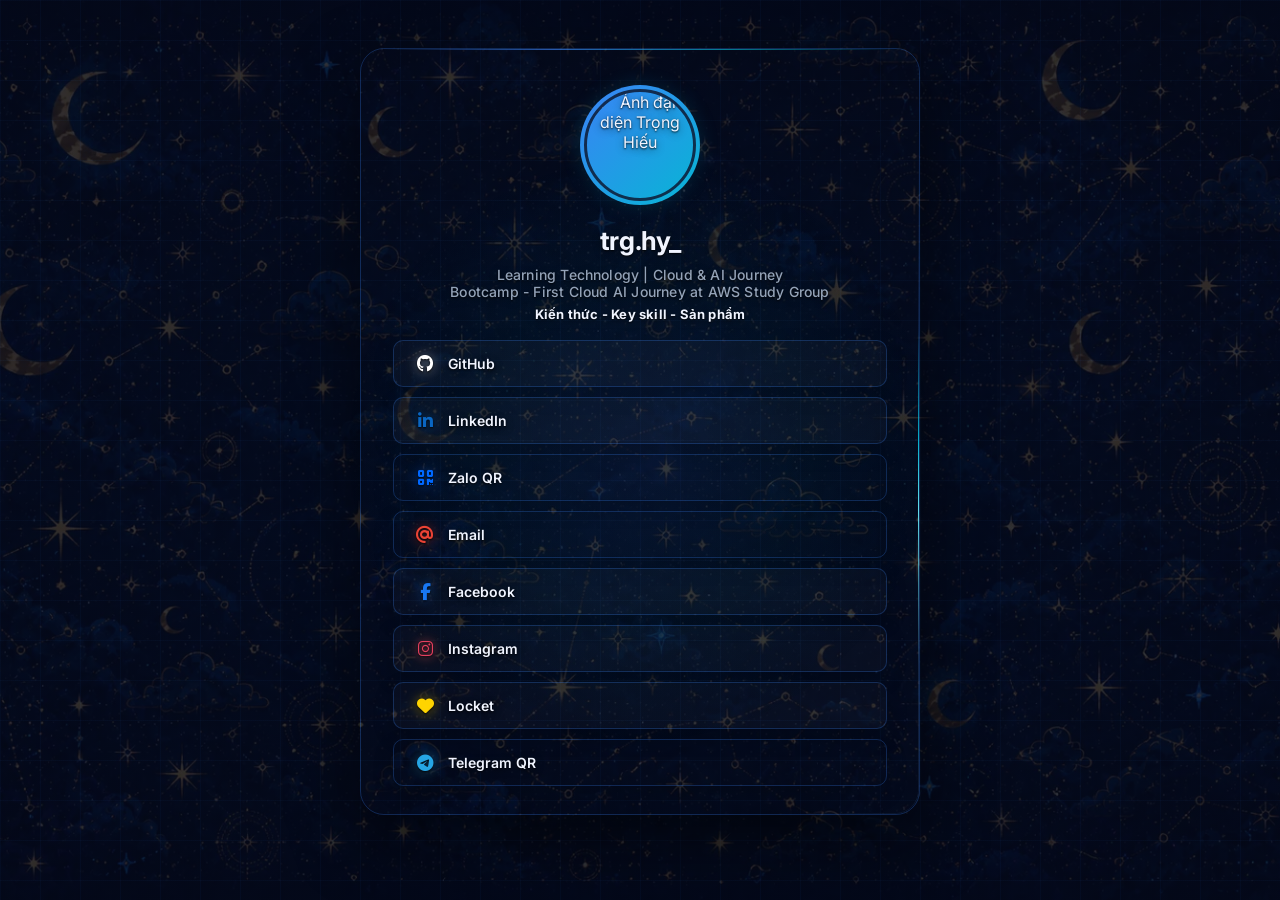
==== commit a5d35a51: "push" ====
--- a/index.html
+++ b/index.html
@@ -101,18 +101,6 @@
         </div>
     </main>
 
-    <div class="browser-note" id="browser-note" role="dialog" aria-modal="true" aria-labelledby="browser-note-title" aria-hidden="true" hidden>
-        <div class="browser-note__backdrop" data-browser-note-ok></div>
-        <article class="browser-note__card">
-            <h2 class="browser-note__title" id="browser-note-title">L&#432;u &yacute;</h2>
-            <p class="browser-note__text">N&ecirc;n m&#7903; b&#7857;ng tr&igrave;nh duy&#7879;t &#273;&#7875; kh&ocirc;ng b&#7883; treo</p>
-            <div class="browser-note__actions">
-                <button type="button" class="browser-note__btn browser-note__btn--primary" data-browser-note-ok>OK</button>
-                <button type="button" class="browser-note__btn" data-browser-note-snooze>T&#7855;t 1 gi&#7901;</button>
-            </div>
-        </article>
-    </div>
-
     <!-- Toast notification -->
     <div class="toast" id="toast" aria-live="polite"></div>
 
--- a/style.css
+++ b/style.css
@@ -1863,151 +1863,6 @@
     }
 }
 
-/* ---------- Browser Note ---------- */
-.browser-note {
-    position: fixed;
-    inset: 0;
-    z-index: 3200;
-    display: grid;
-    place-items: center;
-    padding: 18px;
-    opacity: 0;
-    visibility: hidden;
-    transition: opacity 0.22s ease, visibility 0.22s ease;
-}
-
-.browser-note.is-open {
-    opacity: 1;
-    visibility: visible;
-}
-
-.browser-note__backdrop {
-    position: absolute;
-    inset: 0;
-    background: rgba(12, 14, 22, 0.52);
-    backdrop-filter: blur(8px);
-    -webkit-backdrop-filter: blur(8px);
-}
-
-.browser-note__card {
-    position: relative;
-    width: min(100%, 340px);
-    padding: 16px;
-    border: 1px solid rgba(255, 255, 255, 0.22);
-    border-radius: 16px;
-    background: rgba(255, 255, 255, 0.94);
-    color: #171923;
-    box-shadow: 0 22px 70px rgba(0, 0, 0, 0.28);
-    transform: translateY(12px) scale(0.98);
-    transition: transform 0.22s ease;
-}
-
-.browser-note.is-open .browser-note__card {
-    transform: translateY(0) scale(1);
-}
-
-.browser-note__title {
-    margin: 0 0 8px;
-    font-size: 16px;
-    line-height: 1.2;
-    font-weight: 700;
-}
-
-.browser-note__text {
-    margin: 0;
-    color: #3b4151;
-    font-size: 13px;
-    line-height: 1.55;
-}
-
-.browser-note__actions {
-    display: grid;
-    grid-template-columns: 1fr 1fr;
-    gap: 8px;
-    margin-top: 14px;
-}
-
-.browser-note__btn {
-    min-height: 36px;
-    border: 1px solid rgba(23, 25, 35, 0.14);
-    border-radius: 12px;
-    background: #fff;
-    color: #171923;
-    font: inherit;
-    font-size: 13px;
-    font-weight: 700;
-    cursor: pointer;
-    transition: transform 0.2s ease, box-shadow 0.2s ease, border-color 0.2s ease;
-}
-
-.browser-note__btn:hover {
-    transform: translateY(-1px);
-    border-color: rgba(23, 25, 35, 0.24);
-    box-shadow: 0 8px 18px rgba(0, 0, 0, 0.12);
-}
-
-.browser-note__btn--primary {
-    border-color: transparent;
-    background: var(--accent);
-    color: #fff;
-}
-
-.dark .browser-note__card {
-    border-color: rgba(255, 255, 255, 0.14);
-    background: rgba(23, 25, 35, 0.96);
-    color: #fff;
-}
-
-.dark .browser-note__text {
-    color: rgba(255, 255, 255, 0.76);
-}
-
-.dark .browser-note__btn {
-    border-color: rgba(255, 255, 255, 0.13);
-    background: rgba(255, 255, 255, 0.08);
-    color: #fff;
-}
-
-.dark .browser-note__btn--primary {
-    background: var(--accent);
-}
-
-@media (max-width: 480px) {
-    .browser-note {
-        padding: 14px;
-    }
-
-    .browser-note__card {
-        width: min(100%, 290px);
-        padding: 14px;
-    }
-
-    .browser-note__title {
-        font-size: 15px;
-        margin: 0 0 6px;
-    }
-
-    .browser-note__text {
-        font-size: 12px;
-    }
-
-    .browser-note__actions {
-        gap: 6px;
-        margin-top: 12px;
-    }
-
-    .browser-note__btn {
-        min-height: 34px;
-        border-radius: 10px;
-        font-size: 12px;
-    }
-}
-
-@media (max-width: 340px) {
-    .browser-note__actions {
-        grid-template-columns: 1fr;
-    }
-}
 /* ---------- Toast Notification ---------- */
 .toast {
     position: fixed;
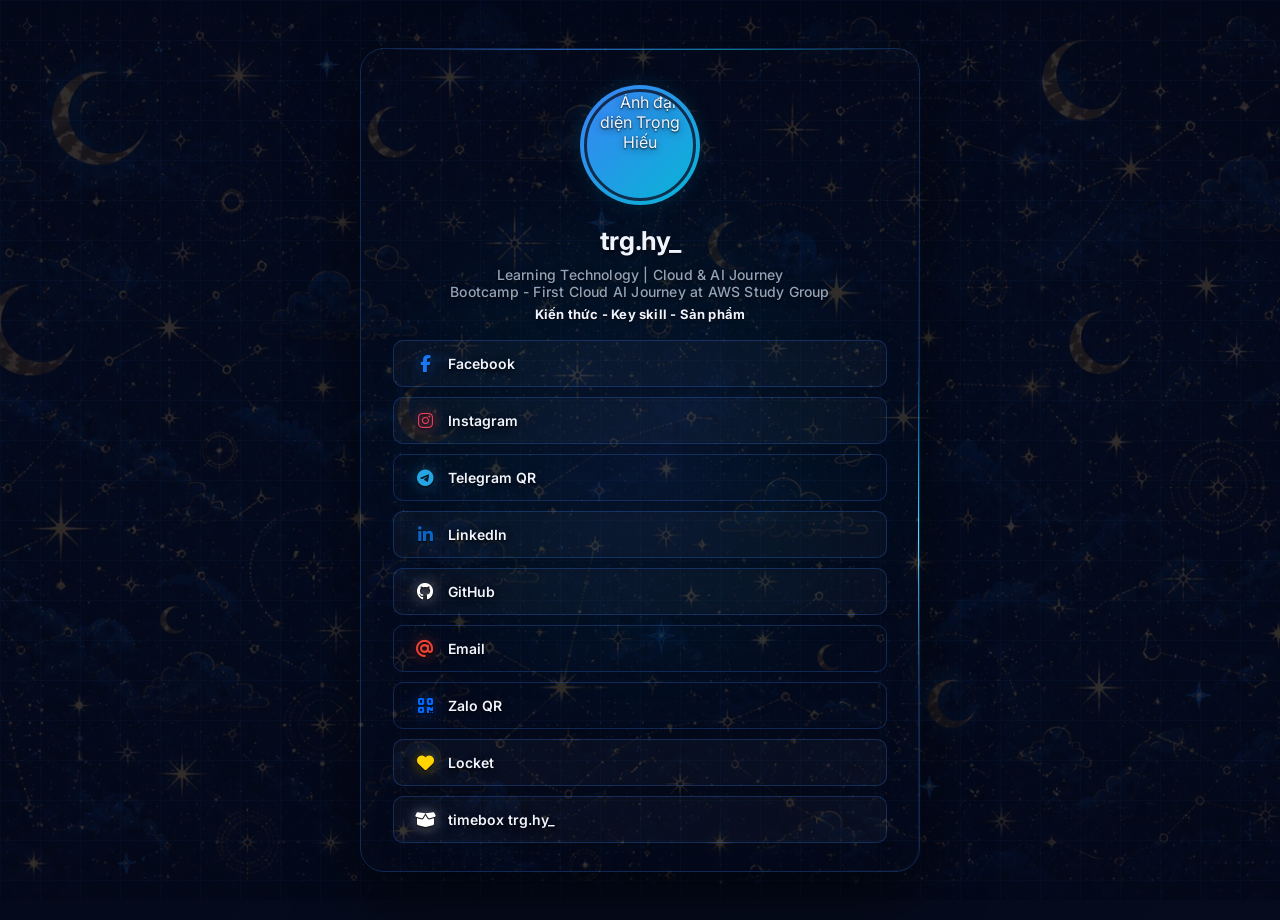
==== commit 7642d3b4: "push" ====
--- a/index.html
+++ b/index.html
@@ -37,47 +37,52 @@
             <p class="profile-subtagline">Kiến thức - Key skill - Sản phẩm</p>
         </header>
         <!-- Links -->
-        <section class="link-group__list" aria-label="Li�n k?t">
+        <section class="link-group__list" aria-label="Liên kết">
+            <a href="https://www.facebook.com/trg.hy.0406" target="_blank"
+                rel="noopener noreferrer" class="link-btn link-btn--facebook" id="link-facebook">
+                <i class="fab fa-facebook-f" aria-hidden="true"></i>
+                <span>Facebook</span>
+            </a>
+            <a href="https://www.instagram.com/trg.hy_/" target="_blank" rel="noopener noreferrer"
+                class="link-btn link-btn--instagram" id="link-instagram">
+                <i class="fab fa-instagram" aria-hidden="true"></i>
+                <span>Instagram</span>
+            </a>
+            <button type="button" class="link-btn link-btn--telegram" id="link-telegram"
+                data-qr-src="https://res.cloudinary.com/dtpw5htqs/image/upload/v1782284226/qr_lete_ucynnk.webp" data-qr-alt="Mã QR Telegram phóng to">
+                <i class="fab fa-telegram-plane" aria-hidden="true"></i>
+                <span>Telegram QR</span>
+            </button>
+            <a href="https://www.linkedin.com/in/tronghieu-dev/" target="_blank" rel="noopener noreferrer"
+                class="link-btn link-btn--linkedin" id="link-linkedin">
+                <i class="fab fa-linkedin-in" aria-hidden="true"></i>
+                <span>LinkedIn</span>
+            </a>
             <a href="https://github.com/tronghieu1201" target="_blank" rel="noopener noreferrer"
                 class="link-btn link-btn--github" id="link-github">
                 <i class="fab fa-github" aria-hidden="true"></i>
                 <span>GitHub</span>
             </a>
-            <a href="https://www.linkedin.com/in/tronghieu-dev/" target="_blank" rel="noopener noreferrer"
-                class="link-btn link-btn--linkedin" id="link-linkedin">
-                <i class="fab fa-linkedin-in" aria-hidden="true"></i>
-                <span>LinkedIn</span>
-            </a>
-            <button type="button" class="link-btn link-btn--zalo" id="link-zalo"
-                data-qr-src="https://res.cloudinary.com/dtpw5htqs/image/upload/v1782284227/qr_zalo_huh7bk.webp" data-qr-alt="M� QR Zalo ph�ng to">
-                <i class="fas fa-qrcode" aria-hidden="true"></i>
-                <span>Zalo QR</span>
-            </button>
             <button type="button" class="link-btn link-btn--email" id="link-email"
                 data-email="tronghieu.dev16@gmail.com">
                 <i class="fas fa-at" aria-hidden="true"></i>
                 <span>Email</span>
             </button>
-            <a href="https://www.facebook.com/trong.hieu.541439?locale=vi_VN" target="_blank"
-                rel="noopener noreferrer" class="link-btn link-btn--facebook" id="link-facebook">
-                <i class="fab fa-facebook-f" aria-hidden="true"></i>
-                <span>Facebook</span>
-            </a>
-            <a href="https://www.instagram.com/em_hiusss/" target="_blank" rel="noopener noreferrer"
-                class="link-btn link-btn--instagram" id="link-instagram">
-                <i class="fab fa-instagram" aria-hidden="true"></i>
-                <span>Instagram</span>
-            </a>
+            <button type="button" class="link-btn link-btn--zalo" id="link-zalo"
+                data-qr-src="https://res.cloudinary.com/dtpw5htqs/image/upload/v1782284227/qr_zalo_huh7bk.webp" data-qr-alt="Mã QR Zalo phóng to">
+                <i class="fas fa-qrcode" aria-hidden="true"></i>
+                <span>Zalo QR</span>
+            </button>
             <a href="https://locket.camera/links/Z5eRuLziCZaLzkZq8" target="_blank" rel="noopener noreferrer"
                 class="link-btn link-btn--locket" id="link-locket">
                 <i class="fas fa-heart" aria-hidden="true"></i>
                 <span>Locket</span>
             </a>
-            <button type="button" class="link-btn link-btn--telegram" id="link-telegram"
-                data-qr-src="https://res.cloudinary.com/dtpw5htqs/image/upload/v1782284226/qr_lete_ucynnk.webp" data-qr-alt="M� QR Telegram ph�ng to">
-                <i class="fab fa-telegram-plane" aria-hidden="true"></i>
-                <span>Telegram QR</span>
-            </button>
+            <a href="https://tronghieu1201.github.io/timebox/" target="_blank" rel="noopener noreferrer"
+                class="link-btn link-btn--timebox" id="link-timebox">
+                <i class="fas fa-box-open" aria-hidden="true"></i>
+                <span>timebox trg.hy_</span>
+            </a>
         </section>
         <!-- QR Lightbox -->
         <div class="lightbox" id="qr-lightbox" role="dialog" aria-label="QR phóng to" aria-hidden="true">
--- a/style.css
+++ b/style.css
@@ -855,6 +855,7 @@
 .link-btn--github      { --tint: #FFFFFF; }
 .link-btn--life        { --tint: #FF4D8D; }
 .link-btn--telegram    { --tint: #26A5E4; }
+.link-btn--timebox     { --tint: #FFFFFF; }
 
 .link-btn--email i       { color: #EA4335; }
 .link-btn--zalo i        { color: #0068FF; }
@@ -865,6 +866,7 @@
 .link-btn--github i      { color: #FFFFFF; }
 .link-btn--life i        { color: #FF4D8D; }
 .link-btn--telegram i    { color: #26A5E4; }
+.link-btn--timebox i     { color: #FFFFFF; }
 
 .link-btn--instagram i {
     color: #E4405F;
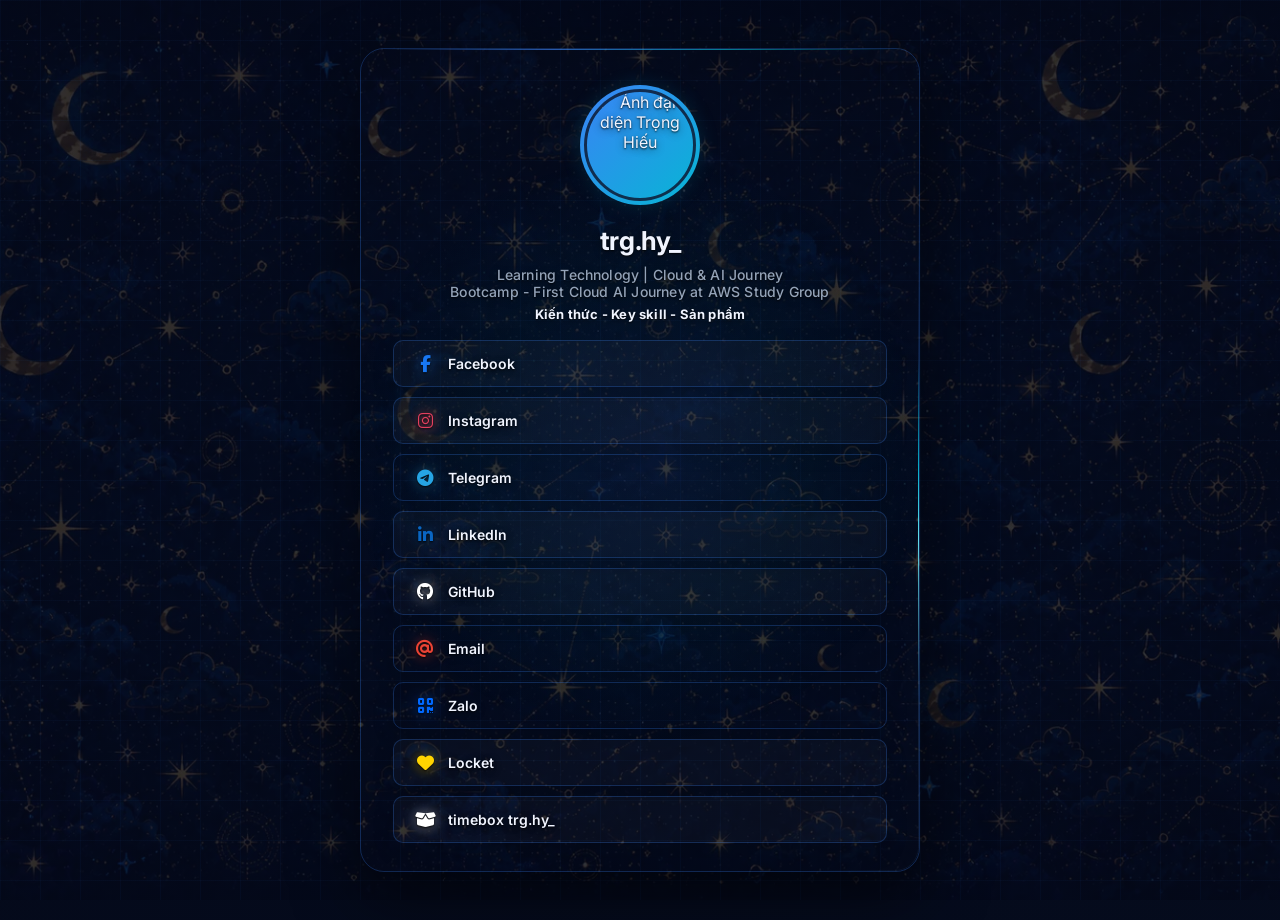
==== commit 0e8e1acc: "push" ====
--- a/index.html
+++ b/index.html
@@ -51,7 +51,7 @@
             <button type="button" class="link-btn link-btn--telegram" id="link-telegram"
                 data-qr-src="https://res.cloudinary.com/dtpw5htqs/image/upload/v1782284226/qr_lete_ucynnk.webp" data-qr-alt="Mã QR Telegram phóng to">
                 <i class="fab fa-telegram-plane" aria-hidden="true"></i>
-                <span>Telegram QR</span>
+                <span>Telegram</span>
             </button>
             <a href="https://www.linkedin.com/in/tronghieu-dev/" target="_blank" rel="noopener noreferrer"
                 class="link-btn link-btn--linkedin" id="link-linkedin">
@@ -71,7 +71,7 @@
             <button type="button" class="link-btn link-btn--zalo" id="link-zalo"
                 data-qr-src="https://res.cloudinary.com/dtpw5htqs/image/upload/v1782284227/qr_zalo_huh7bk.webp" data-qr-alt="Mã QR Zalo phóng to">
                 <i class="fas fa-qrcode" aria-hidden="true"></i>
-                <span>Zalo QR</span>
+                <span>Zalo</span>
             </button>
             <a href="https://locket.camera/links/Z5eRuLziCZaLzkZq8" target="_blank" rel="noopener noreferrer"
                 class="link-btn link-btn--locket" id="link-locket">
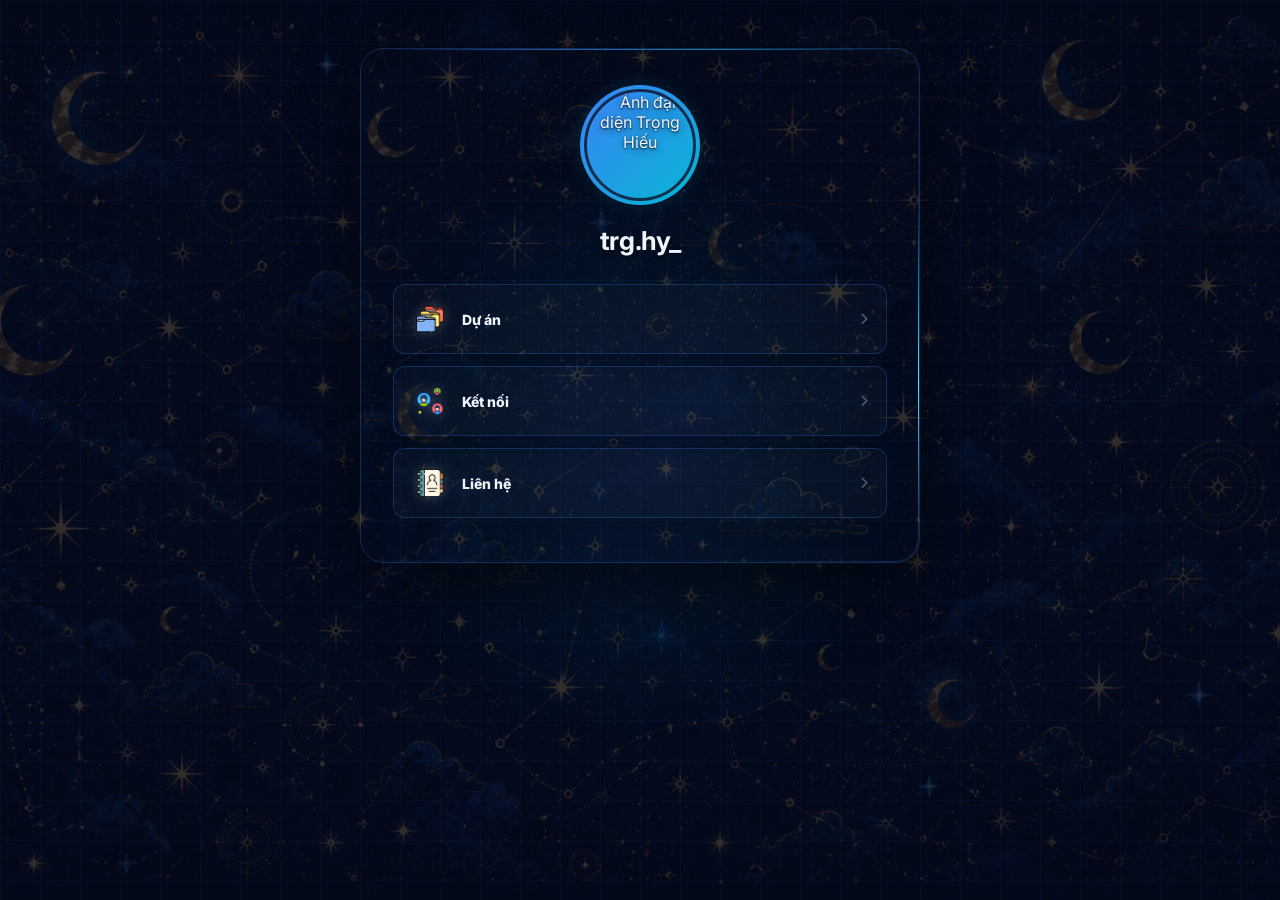
==== commit a22756ad: "update" ====
--- a/index.html
+++ b/index.html
@@ -5,11 +5,12 @@
     <meta charset="UTF-8">
     <meta name="viewport" content="width=device-width, initial-scale=1.0">
     <title>Trọng Hiếu – Bio</title>
-    <meta name="description"
-        content="Trang bio cá nhân của Trọng Hiếu – Learning Technology, Cloud & AI Journey. Liên hệ qua Facebook, Instagram, LinkedIn, GitHub, Email và Zalo.">
+    <meta name="description" content="Trang bio cá nhân của Trọng Hiếu – Dự án, Kết nối và Liên hệ.">
     <link rel="canonical" href="https://tronghieu1201.github.io/bio_itme/">
-    <link rel="icon" type="image/webp" href="https://res.cloudinary.com/dtpw5htqs/image/upload/v1782284174/4eae1994-3eea-4630-bc8e-10974bcad260_vvwupz.webp">
-    <link rel="apple-touch-icon" href="https://res.cloudinary.com/dtpw5htqs/image/upload/v1782284174/4eae1994-3eea-4630-bc8e-10974bcad260_vvwupz.webp">
+    <link rel="icon" type="image/webp"
+        href="https://res.cloudinary.com/dtpw5htqs/image/upload/v1782284174/4eae1994-3eea-4630-bc8e-10974bcad260_vvwupz.webp">
+    <link rel="apple-touch-icon"
+        href="https://res.cloudinary.com/dtpw5htqs/image/upload/v1782284174/4eae1994-3eea-4630-bc8e-10974bcad260_vvwupz.webp">
     <link rel="preconnect" href="https://fonts.googleapis.com">
     <link rel="preconnect" href="https://fonts.gstatic.com" crossorigin>
     <link href="https://fonts.googleapis.com/css2?family=Inter:wght@400;500;600;700&display=swap" rel="stylesheet">
@@ -27,68 +28,132 @@
         <!-- Profile header -->
         <header class="profile-header">
             <div class="avatar-ring">
-                <img src="https://res.cloudinary.com/dtpw5htqs/image/upload/v1782284229/personal_photo_yobmmh.webp" alt="Ảnh đại diện Trọng Hiếu" width="140" height="140">
+                <img src="https://res.cloudinary.com/dtpw5htqs/image/upload/v1782284229/personal_photo_yobmmh.webp"
+                    alt="Ảnh đại diện Trọng Hiếu" width="140" height="140">
             </div>
             <button type="button" class="profile-name profile-name-btn" id="profile-info-open">
                 trg.hy_
             </button>
-            <p class="profile-tagline">Learning Technology | Cloud &amp; AI Journey</p>
-            <p class="profile-tagline">Bootcamp - First Cloud AI Journey at AWS Study Group</p>
-            <p class="profile-subtagline">Kiến thức - Key skill - Sản phẩm</p>
         </header>
-        <!-- Links -->
-        <section class="link-group__list" aria-label="Liên kết">
-            <a href="https://www.facebook.com/trg.hy.0406" target="_blank"
-                rel="noopener noreferrer" class="link-btn link-btn--facebook" id="link-facebook">
-                <i class="fab fa-facebook-f" aria-hidden="true"></i>
-                <span>Facebook</span>
-            </a>
-            <a href="https://www.instagram.com/trg.hy_/" target="_blank" rel="noopener noreferrer"
-                class="link-btn link-btn--instagram" id="link-instagram">
-                <i class="fab fa-instagram" aria-hidden="true"></i>
-                <span>Instagram</span>
-            </a>
-            <button type="button" class="link-btn link-btn--telegram" id="link-telegram"
-                data-qr-src="https://res.cloudinary.com/dtpw5htqs/image/upload/v1782284226/qr_lete_ucynnk.webp" data-qr-alt="Mã QR Telegram phóng to">
-                <i class="fab fa-telegram-plane" aria-hidden="true"></i>
-                <span>Telegram</span>
+
+        <!-- Navigation Hub (3 phần điều hướng chính) -->
+        <section class="link-hub" id="link-hub" aria-label="Điều hướng chính">
+            <button type="button" class="group-card" data-panel-target="panel-du-an">
+                <span class="group-card__icon">
+                    <img src="images/backlog.png" alt="Dự án" class="group-card__img">
+                </span>
+                <span class="group-card__body">
+                    <span class="group-card__title">Dự án</span>
+                </span>
+                <i class="fas fa-chevron-right group-card__arrow" aria-hidden="true"></i>
             </button>
-            <a href="https://www.linkedin.com/in/tronghieu-dev/" target="_blank" rel="noopener noreferrer"
-                class="link-btn link-btn--linkedin" id="link-linkedin">
-                <i class="fab fa-linkedin-in" aria-hidden="true"></i>
-                <span>LinkedIn</span>
-            </a>
-            <a href="https://github.com/tronghieu1201" target="_blank" rel="noopener noreferrer"
-                class="link-btn link-btn--github" id="link-github">
-                <i class="fab fa-github" aria-hidden="true"></i>
-                <span>GitHub</span>
-            </a>
-            <button type="button" class="link-btn link-btn--email" id="link-email"
-                data-email="tronghieu.dev16@gmail.com">
-                <i class="fas fa-at" aria-hidden="true"></i>
-                <span>Email</span>
+
+            <button type="button" class="group-card" data-panel-target="panel-ket-noi">
+                <span class="group-card__icon">
+                    <img src="images/connection.png" alt="Kết nối" class="group-card__img">
+                </span>
+                <span class="group-card__body">
+                    <span class="group-card__title">Kết nối</span>
+                </span>
+                <i class="fas fa-chevron-right group-card__arrow" aria-hidden="true"></i>
             </button>
-            <button type="button" class="link-btn link-btn--zalo" id="link-zalo"
-                data-qr-src="https://res.cloudinary.com/dtpw5htqs/image/upload/v1782284227/qr_zalo_huh7bk.webp" data-qr-alt="Mã QR Zalo phóng to">
-                <i class="fas fa-qrcode" aria-hidden="true"></i>
-                <span>Zalo</span>
+
+            <button type="button" class="group-card" data-panel-target="panel-lien-he">
+                <span class="group-card__icon">
+                    <img src="images/contacts.png" alt="Liên hệ" class="group-card__img">
+                </span>
+                <span class="group-card__body">
+                    <span class="group-card__title">Liên hệ</span>
+                </span>
+                <i class="fas fa-chevron-right group-card__arrow" aria-hidden="true"></i>
             </button>
-            <a href="https://locket.camera/links/Z5eRuLziCZaLzkZq8" target="_blank" rel="noopener noreferrer"
-                class="link-btn link-btn--locket" id="link-locket">
-                <i class="fas fa-heart" aria-hidden="true"></i>
-                <span>Locket</span>
-            </a>
-            <a href="https://tronghieu1201.github.io/timebox/" target="_blank" rel="noopener noreferrer"
-                class="link-btn link-btn--timebox" id="link-timebox">
-                <i class="fas fa-box-open" aria-hidden="true"></i>
-                <span>timebox trg.hy_</span>
-            </a>
         </section>
+
+        <!-- Panel 1: Dự án -->
+        <div class="link-panel" id="panel-du-an" aria-hidden="true">
+            <button type="button" class="panel-back" data-panel-back aria-label="Quay lại">
+                <i class="fas fa-arrow-left" aria-hidden="true"></i>
+            </button>
+            <div class="link-group__list">
+                <a href="https://tronghieu1201.github.io/timebox/" target="_blank" rel="noopener noreferrer"
+                    class="link-btn link-btn--timebox" id="link-timebox">
+                    <img src="images/drilldown.jpg" alt="timebox" class="link-btn__img">
+                    <span>timebox</span>
+                </a>
+                <a href="https://tronghieu1201.github.io/local-sound/" target="_blank" rel="noopener noreferrer"
+                    class="link-btn link-btn--local-sound" id="link-local-sound">
+                    <img src="images/logo.png" alt="Local Music Player" class="link-btn__img">
+                    <span>Local Music Player - Trình Nghe Nhạc Offline</span>
+                </a>
+            </div>
+        </div>
+
+        <!-- Panel 2: Kết nối -->
+        <div class="link-panel" id="panel-ket-noi" aria-hidden="true">
+            <button type="button" class="panel-back" data-panel-back aria-label="Quay lại">
+                <i class="fas fa-arrow-left" aria-hidden="true"></i>
+            </button>
+            <div class="link-group__list">
+                <a href="https://www.facebook.com/trg.hy.0406" target="_blank" rel="noopener noreferrer"
+                    class="link-btn link-btn--facebook" id="link-facebook">
+                    <i class="fab fa-facebook-f" aria-hidden="true"></i>
+                    <span>Facebook</span>
+                </a>
+                <a href="https://www.instagram.com/trg.hy_/" target="_blank" rel="noopener noreferrer"
+                    class="link-btn link-btn--instagram" id="link-instagram">
+                    <i class="fab fa-instagram" aria-hidden="true"></i>
+                    <span>Instagram</span>
+                </a>
+                <button type="button" class="link-btn link-btn--telegram" id="link-telegram"
+                    data-qr-src="https://res.cloudinary.com/dtpw5htqs/image/upload/v1782284226/qr_lete_ucynnk.webp"
+                    data-qr-alt="Mã QR Telegram phóng to">
+                    <i class="fab fa-telegram-plane" aria-hidden="true"></i>
+                    <span>Telegram</span>
+                </button>
+                <a href="https://www.linkedin.com/in/tronghieu-dev/" target="_blank" rel="noopener noreferrer"
+                    class="link-btn link-btn--linkedin" id="link-linkedin">
+                    <i class="fab fa-linkedin-in" aria-hidden="true"></i>
+                    <span>LinkedIn</span>
+                </a>
+                <a href="https://github.com/tronghieu1201" target="_blank" rel="noopener noreferrer"
+                    class="link-btn link-btn--github" id="link-github">
+                    <i class="fab fa-github" aria-hidden="true"></i>
+                    <span>GitHub</span>
+                </a>
+                <button type="button" class="link-btn link-btn--zalo" id="link-zalo"
+                    data-qr-src="https://res.cloudinary.com/dtpw5htqs/image/upload/v1782284227/qr_zalo_huh7bk.webp"
+                    data-qr-alt="Mã QR Zalo phóng to">
+                    <i class="fas fa-qrcode" aria-hidden="true"></i>
+                    <span>Zalo</span>
+                </button>
+                <a href="https://locket.camera/links/Z5eRuLziCZaLzkZq8" target="_blank" rel="noopener noreferrer"
+                    class="link-btn link-btn--locket" id="link-locket">
+                    <i class="fas fa-heart" aria-hidden="true"></i>
+                    <span>Locket</span>
+                </a>
+            </div>
+        </div>
+
+        <!-- Panel 3: Liên hệ -->
+        <div class="link-panel" id="panel-lien-he" aria-hidden="true">
+            <button type="button" class="panel-back" data-panel-back aria-label="Quay lại">
+                <i class="fas fa-arrow-left" aria-hidden="true"></i>
+            </button>
+            <div class="link-group__list">
+                <button type="button" class="link-btn link-btn--email" id="link-email"
+                    data-email="tronghieu.dev16@gmail.com">
+                    <i class="fas fa-at" aria-hidden="true"></i>
+                    <span>Email</span>
+                </button>
+            </div>
+        </div>
         <!-- QR Lightbox -->
         <div class="lightbox" id="qr-lightbox" role="dialog" aria-label="QR phóng to" aria-hidden="true">
             <div class="lightbox__backdrop"></div>
             <div class="lightbox__content">
-                <img src="https://res.cloudinary.com/dtpw5htqs/image/upload/v1782284227/qr_zalo_huh7bk.webp" alt="Mã QR Zalo phóng to" class="lightbox__img" id="qr-lightbox-img" loading="lazy" decoding="async">
+                <img src="https://res.cloudinary.com/dtpw5htqs/image/upload/v1782284227/qr_zalo_huh7bk.webp"
+                    alt="Mã QR Zalo phóng to" class="lightbox__img" id="qr-lightbox-img" loading="lazy"
+                    decoding="async">
             </div>
         </div>
 
@@ -112,4 +177,4 @@
     <script src="theme.js"></script>
 </body>
 
-</html>
+</html>
--- a/style.css
+++ b/style.css
@@ -532,9 +532,8 @@
 }
 
 .group-card__icon {
-    width: 44px;
-    height: 44px;
-    border-radius: 8px;
+    width: 36px;
+    height: 36px;
     display: inline-flex;
     align-items: center;
     justify-content: center;
@@ -542,22 +541,30 @@
     color: var(--accent-strong);
     font-size: 18px;
     background: transparent;
-    border: 1px solid rgba(59, 130, 246, 0.20);
-}
-
-.group-card[data-panel-target="work-panel"] .group-card__icon {
+    border: none;
+}
+
+.group-card__img {
+    width: 28px;
+    height: 28px;
+    object-fit: contain;
+    display: block;
+    filter: drop-shadow(0 0 6px rgba(255, 255, 255, 0.2));
+}
+
+.group-card[data-panel-target="panel-du-an"] .group-card__icon {
+    color: #38BDF8;
+    text-shadow: 0 0 14px rgba(56, 189, 248, 0.35);
+}
+
+.group-card[data-panel-target="panel-ket-noi"] .group-card__icon {
     color: #60A5FA;
     text-shadow: 0 0 14px rgba(96, 165, 250, 0.35);
 }
 
-.group-card[data-panel-target="social-panel"] .group-card__icon {
-    color: #1877F2;
-    text-shadow: 0 0 14px rgba(24, 119, 242, 0.35);
-}
-
-.group-card--link .group-card__icon {
-    color: #FF4D8D;
-    text-shadow: 0 0 14px rgba(255, 77, 141, 0.35);
+.group-card[data-panel-target="panel-lien-he"] .group-card__icon {
+    color: #EA4335;
+    text-shadow: 0 0 14px rgba(234, 67, 53, 0.35);
 }
 
 .group-card__body {
@@ -797,6 +804,20 @@
     transition: transform 0.2s ease, color 0.2s ease;
 }
 
+.link-btn__img {
+    width: 22px;
+    height: 22px;
+    object-fit: cover;
+    flex-shrink: 0;
+    display: block;
+    border-radius: 5px;
+    transition: transform 0.2s ease;
+}
+
+.link-btn:hover .link-btn__img {
+    transform: scale(1.08);
+}
+
 .link-btn:hover {
     transform: translateY(-2px);
     box-shadow: var(--btn-hover-lift);
@@ -856,6 +877,7 @@
 .link-btn--life        { --tint: #FF4D8D; }
 .link-btn--telegram    { --tint: #26A5E4; }
 .link-btn--timebox     { --tint: #FFFFFF; }
+.link-btn--local-sound { --tint: #A78BFA; }
 
 .link-btn--email i       { color: #EA4335; }
 .link-btn--zalo i        { color: #0068FF; }
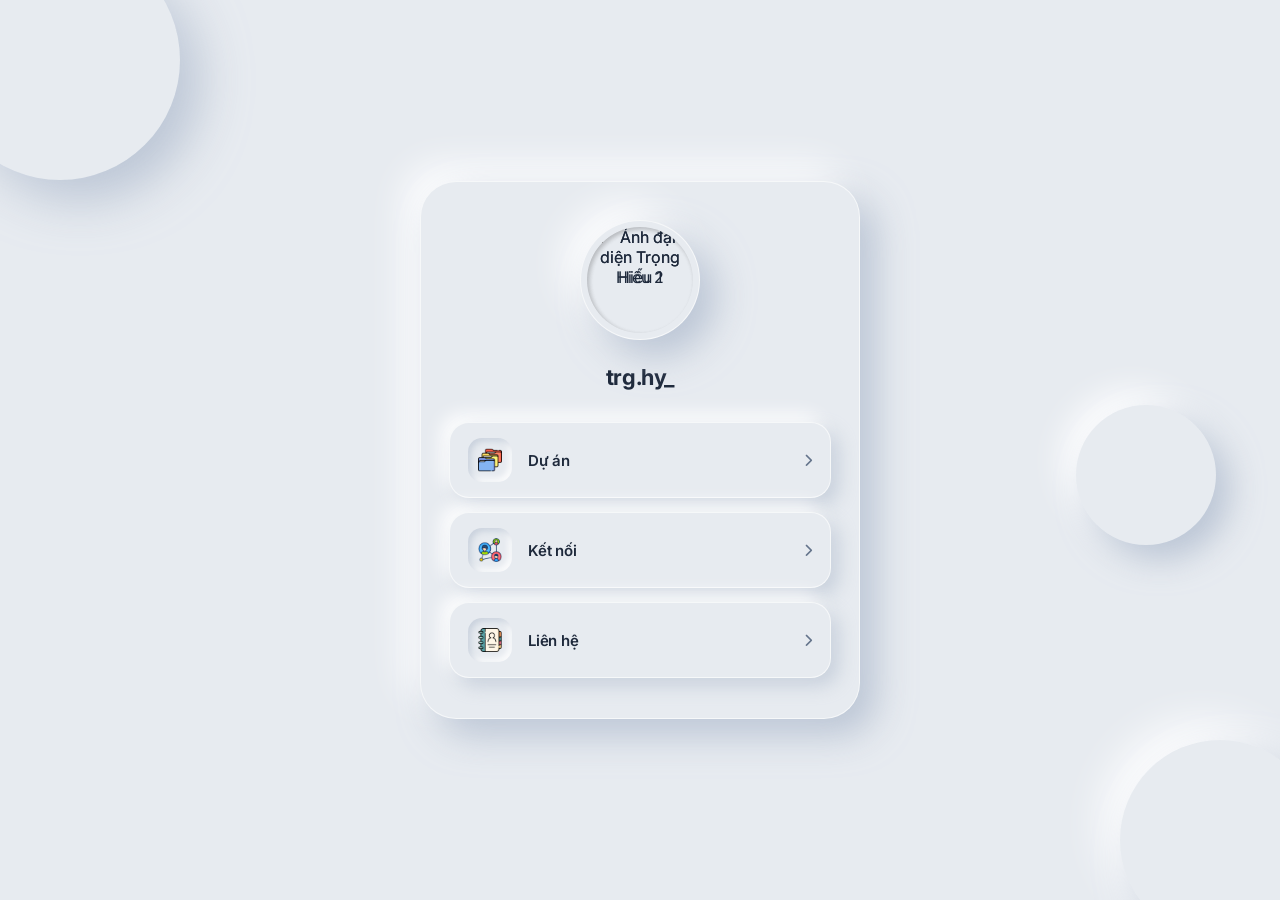
==== commit ac5cda38: "update" ====
--- a/index.html
+++ b/index.html
@@ -28,8 +28,10 @@
         <!-- Profile header -->
         <header class="profile-header">
             <div class="avatar-ring">
-                <img src="https://res.cloudinary.com/dtpw5htqs/image/upload/v1782284229/personal_photo_yobmmh.webp"
-                    alt="Ảnh đại diện Trọng Hiếu" width="140" height="140">
+                <img src="https://res.cloudinary.com/dtpw5htqs/image/upload/v1789624618/3D8924F9-2FD1-4578-B159-7E36568635E7_1_mkxl4m.jpg"
+                    alt="Ảnh đại diện Trọng Hiếu 1" class="avatar-img avatar-img--1" width="140" height="140">
+                <img src="https://res.cloudinary.com/dtpw5htqs/image/upload/v1789624620/IMG_7169_e1daku.jpg"
+                    alt="Ảnh đại diện Trọng Hiếu 2" class="avatar-img avatar-img--2" width="140" height="140">
             </div>
             <button type="button" class="profile-name profile-name-btn" id="profile-info-open">
                 trg.hy_
--- a/style.css
+++ b/style.css
@@ -1,9 +1,10 @@
 /* ========================================================
    STYLE.CSS – Trọng Hiếu Bio
-   Pure CSS, no framework. Cloud AI blue/cyan dark palette.
+   Neumorphism (Soft UI) Design System
+   Color Distribution: 70% Base / 15% Shadow / 10% Text / 5% Accent
    ======================================================== */
 
-/* ---------- Reset & Base ---------- */
+/* ---------- Reset & Box Model ---------- */
 *,
 *::before,
 *::after {
@@ -12,184 +13,189 @@
     box-sizing: border-box;
 }
 
-/* ---------- Design Tokens ---------- */
+/* ---------- Neumorphism Design Tokens ---------- */
 :root {
-    --bg-start: #04091a;
-    --bg-end: #0a1628;
-    --card-bg: rgba(14, 26, 52, 0.85);
-    --surface-elevated: rgba(8, 16, 32, 0.88);
-    --card-border: rgba(59, 130, 246, 0.25);
-    --card-shadow: 0 24px 64px rgba(0, 0, 0, 0.52);
-    --text-primary: #f0f4ff;
-    --text-secondary: #94a3b8;
-    --text-muted: #4a6080;
-    --accent: #3b82f6;
-    --accent-strong: #60a5fa;
-    --cyan-glow: #06b6d4;
-    --cyan-soft: #67e8f9;
-    --tagline-color: #94a3b8;
-    --accent-soft: rgba(59, 130, 246, 0.06);
-    --btn-hover-lift: 0 14px 34px rgba(59, 130, 246, 0.20);
-    --status-bg: rgba(59, 130, 246, 0.04);
-    --status-border: rgba(59, 130, 246, 0.25);
-    --divider: rgba(59, 130, 246, 0.18);
-    --qr-bg: #FFFFFF;
-    --qr-border: rgba(59, 130, 246, 0.35);
-    --toggle-bg: rgba(14, 26, 52, 0.85);
-    --toggle-color: #f0f4ff;
-    --page-bg-image: url("images/backgrod.webp");
-    --page-bg-overlay: rgba(4, 9, 26, 0.82);
-    --blob-1: rgba(59, 130, 246, 0.10);
-    --blob-2: rgba(6, 182, 212, 0.08);
-    --blob-3: rgba(96, 165, 250, 0.06);
-}
-
-/* ---------- Body & Background ---------- */
+    /* 70% Base Canvas & Surface */
+    --bg-base: #e7ebf0;
+    --card-bg: #e7ebf0;
+    --surface-sunken: #e2e7ee;
+
+    /* 15% Dual Shadows (Light top-left, Muted bottom-right) */
+    --shadow-light: rgba(255, 255, 255, 0.95);
+    --shadow-dark: rgba(163, 177, 198, 0.65);
+    --shadow-dark-subtle: rgba(163, 177, 198, 0.45);
+    --shadow-dark-strong: rgba(150, 165, 186, 0.75);
+
+    /* Neumorphic shadow presets */
+    --neu-card: 16px 16px 36px var(--shadow-dark),
+                -16px -16px 36px var(--shadow-light);
+    
+    --neu-raised: 8px 8px 18px var(--shadow-dark-subtle),
+                 -8px -8px 18px var(--shadow-light);
+
+    --neu-raised-hover: 10px 10px 22px var(--shadow-dark),
+                       -10px -10px 22px var(--shadow-light);
+
+    --neu-inset: inset 4px 4px 8px var(--shadow-dark),
+                 inset -4px -4px 8px var(--shadow-light);
+
+    --neu-inset-subtle: inset 3px 3px 6px var(--shadow-dark-subtle),
+                        inset -3px -3px 6px var(--shadow-light);
+
+    --neu-circle: 6px 6px 14px var(--shadow-dark-subtle),
+                 -6px -6px 14px var(--shadow-light);
+
+    --neu-circle-hover: 8px 8px 18px var(--shadow-dark),
+                       -8px -8px 18px var(--shadow-light);
+
+    --neu-circle-inset: inset 3px 3px 6px var(--shadow-dark),
+                        inset -3px -3px 6px var(--shadow-light);
+
+    /* 10% Typography & Iconography */
+    --text-primary: #1e293b;       /* Dark slate / Charcoal */
+    --text-secondary: #475569;     /* Slate */
+    --text-muted: #64748b;         /* Muted Slate */
+    --text-subtle: #94a3b8;
+
+    /* 5% Accent CTA & Action Colors */
+    --accent-blue: #3b82f6;
+    --accent-blue-deep: #1d4ed8;
+    --accent-gradient: linear-gradient(135deg, #3b82f6, #1d4ed8);
+    --accent-glow: 0 10px 24px rgba(59, 130, 246, 0.38),
+                   4px 4px 10px var(--shadow-dark-subtle),
+                   -4px -4px 10px var(--shadow-light);
+
+    /* Border highlight for crisp tactile finish */
+    --neu-border: 1px solid rgba(255, 255, 255, 0.65);
+    --neu-border-inset: 1px solid rgba(163, 177, 198, 0.2);
+
+    /* Transitions */
+    --transition-smooth: all 0.25s cubic-bezier(0.25, 0.8, 0.25, 1);
+    --transition-fast: all 0.15s ease;
+}
+
+/* ---------- Global Body & Layout ---------- */
 html {
     scroll-behavior: smooth;
+    font-size: 16px;
 }
 
 body {
-    font-family: 'Inter', -apple-system, BlinkMacSystemFont, 'Segoe UI', sans-serif;
-    background:
-        linear-gradient(var(--page-bg-overlay), var(--page-bg-overlay)),
-        var(--page-bg-image) center / cover fixed no-repeat,
-        linear-gradient(135deg, var(--bg-start), var(--bg-end));
+    font-family: 'Inter', -apple-system, BlinkMacSystemFont, 'Segoe UI', Roboto, Helvetica, Arial, sans-serif;
+    background-color: var(--bg-base);
     color: var(--text-primary);
     min-height: 100vh;
     display: flex;
     justify-content: center;
-    align-items: flex-start;
+    align-items: center;
     padding: 48px 16px;
     overflow-x: hidden;
     position: relative;
-    transition: background 0.4s ease, color 0.4s ease;
+    -webkit-font-smoothing: antialiased;
+    -moz-osx-font-smoothing: grayscale;
 }
 
 body.is-modal-open {
     overflow: hidden;
 }
 
-body::before {
-    content: '';
-    position: fixed;
-    inset: 0;
-    z-index: 0;
-    pointer-events: none;
-    background-image:
-        linear-gradient(rgba(59, 130, 246, 0.04) 1px, transparent 1px),
-        linear-gradient(90deg, rgba(59, 130, 246, 0.04) 1px, transparent 1px);
-    background-size: 40px 40px;
-}
-
-body::after {
-    content: '';
-    position: fixed;
-    top: 50%;
-    left: 50%;
-    z-index: 0;
-    width: 600px;
-    height: 600px;
-    pointer-events: none;
-    transform: translate(-50%, -50%);
-    background: radial-gradient(circle, rgba(59, 130, 246, 0.08) 0%, rgba(6, 182, 212, 0.04) 40%, transparent 70%);
-}
-
-/* Floating blobs */
-.blob {
-    display: none;
+/* ---------- Neumorphic Background Decorative Shapes ---------- */
+.blob,
+.neu-shape {
     position: fixed;
     border-radius: 50%;
-    filter: blur(80px);
+    background: var(--bg-base);
     pointer-events: none;
     z-index: 0;
-    animation: blobDrift 18s ease-in-out infinite alternate;
-}
-
-.blob--1 {
-    width: 380px;
-    height: 380px;
-    background: var(--blob-1);
-    top: -80px;
+    transition: transform 0.3s ease;
+}
+
+.blob--1,
+.neu-shape--1 {
+    display: block;
+    width: 240px;
+    height: 240px;
+    top: -60px;
     left: -60px;
-}
-
-.blob--2 {
-    width: 320px;
-    height: 320px;
-    background: var(--blob-2);
+    box-shadow: 20px 20px 48px var(--shadow-dark),
+                -20px -20px 48px var(--shadow-light);
+    animation: neuFloat 12s ease-in-out infinite alternate;
+}
+
+.blob--2,
+.neu-shape--2 {
+    display: block;
+    width: 200px;
+    height: 200px;
     bottom: -40px;
     right: -40px;
-    animation-delay: -6s;
-}
-
-.blob--3 {
-    width: 260px;
-    height: 260px;
-    background: var(--blob-3);
-    top: 50%;
-    left: 60%;
-    animation-delay: -12s;
-}
-
-@keyframes blobDrift {
-    0%   { transform: translate(0, 0) scale(1); }
-    100% { transform: translate(30px, -30px) scale(1.12); }
-}
-
+    box-shadow: 18px 18px 42px var(--shadow-dark),
+                -18px -18px 42px var(--shadow-light);
+    animation: neuFloat 14s ease-in-out infinite alternate-reverse;
+}
+
+.blob--3,
+.neu-shape--3 {
+    display: block;
+    width: 140px;
+    height: 140px;
+    top: 45%;
+    right: 5%;
+    box-shadow: 14px 14px 32px var(--shadow-dark),
+                -14px -14px 32px var(--shadow-light);
+    animation: neuFloat 16s ease-in-out infinite alternate;
+}
+
+@keyframes neuFloat {
+    0% {
+        transform: translate(0, 0) scale(1);
+    }
+    100% {
+        transform: translate(18px, -18px) scale(1.04);
+    }
+}
+
+/* ---------- Focus & Interactive Accessibility ---------- */
 a,
 button,
-.link-btn {
+.link-btn,
+.group-card,
+.panel-back {
     -webkit-tap-highlight-color: transparent;
+    touch-action: manipulation;
 }
 
 a:focus,
-a:active,
 button:focus,
-button:active,
 .link-btn:focus,
-.link-btn:active {
+.group-card:focus,
+.panel-back:focus {
     outline: none;
 }
 
 a:focus-visible,
 button:focus-visible,
-.link-btn:focus-visible {
-    outline: 2px solid rgba(59, 130, 246, 0.82);
+.link-btn:focus-visible,
+.group-card:focus-visible,
+.panel-back:focus-visible {
+    outline: 2px solid var(--accent-blue);
     outline-offset: 3px;
-    box-shadow: 0 12px 28px rgba(59, 130, 246, 0.24),
-                inset 0 0 0 1px rgba(6, 182, 212, 0.32);
-}
-
-.dark a:focus-visible,
-.dark button:focus-visible,
-.dark .link-btn:focus-visible {
-    outline-color: rgba(255, 255, 255, 0.42);
-    box-shadow: 0 12px 30px rgba(0, 0, 0, 0.28),
-                inset 0 0 0 1px rgba(255, 255, 255, 0.16);
-}
-
-/* ---------- Bio Card ---------- */
+}
+
+/* ---------- Bio Card (Main Container) ---------- */
 .bio-card {
     position: relative;
     z-index: 10;
     width: 100%;
-    max-width: 520px;
+    max-width: 440px;
     background: var(--card-bg);
-    border: 1px solid var(--card-border);
-    border-radius: 24px;
-    padding: 36px 32px 28px;
-    box-shadow: var(--card-shadow);
-    backdrop-filter: blur(20px);
-    -webkit-backdrop-filter: blur(20px);
+    border: var(--neu-border);
+    border-radius: 36px;
+    padding: 38px 28px 32px;
+    box-shadow: var(--neu-card);
     overflow: hidden;
-    animation: cardEnter 0.7s cubic-bezier(0.22, 1, 0.36, 1) both;
-    transition: opacity 0.18s ease, transform 0.18s ease;
-    will-change: opacity, transform;
-}
-
-body.is-page-transitioning {
-    overflow: hidden;
+    animation: neuCardEnter 0.6s cubic-bezier(0.22, 1, 0.36, 1) both;
+    transition: opacity 0.2s ease, transform 0.2s ease;
 }
 
 .bio-card.is-exiting {
@@ -197,80 +203,10 @@
     transform: translateY(8px) scale(0.98);
 }
 
-.bio-card::before {
-    content: '';
-    position: absolute;
-    top: 0;
-    left: 20px;
-    right: 20px;
-    height: 1px;
-    background: linear-gradient(90deg, transparent, var(--accent), var(--cyan-glow), transparent);
-    opacity: 0.65;
-    pointer-events: none;
-}
-
-.bio-card::after {
-    content: '';
-    position: absolute;
-    inset: 0;
-    z-index: 1;
-    padding: 1.5px;
-    border-radius: inherit;
-    background:
-        conic-gradient(from var(--border-angle),
-            transparent 0deg,
-            transparent 42deg,
-            rgba(59, 130, 246, 0.16) 70deg,
-            rgba(6, 182, 212, 0.95) 92deg,
-            rgba(103, 232, 249, 0.95) 106deg,
-            rgba(96, 165, 250, 0.18) 130deg,
-            transparent 158deg,
-            transparent 360deg);
-    -webkit-mask:
-        linear-gradient(#000 0 0) content-box,
-        linear-gradient(#000 0 0);
-    -webkit-mask-composite: xor;
-            mask-composite: exclude;
-    pointer-events: none;
-    animation: borderCrawler 4.8s linear infinite;
-}
-
-.bio-card,
-.profile-name,
-.profile-tagline,
-.bio-intro,
-.status-box,
-.link-btn,
-.link-group__title,
-.site-footer,
-.album-title,
-.album-subtitle,
-.album-back {
-    text-shadow:
-        0 1px 2px rgba(0, 0, 0, 0.78),
-        0 2px 9px rgba(0, 0, 0, 0.48);
-}
-
-.dark .bio-card,
-.dark .profile-name,
-.dark .profile-tagline,
-.dark .bio-intro,
-.dark .status-box,
-.dark .link-btn,
-.dark .link-group__title,
-.dark .site-footer,
-.dark .album-title,
-.dark .album-subtitle,
-.dark .album-back {
-    text-shadow:
-        0 1px 2px rgba(0, 0, 0, 0.78),
-        0 2px 9px rgba(0, 0, 0, 0.48);
-}
-
-@keyframes cardEnter {
+@keyframes neuCardEnter {
     from {
         opacity: 0;
-        transform: translateY(30px) scale(0.97);
+        transform: translateY(24px) scale(0.96);
     }
     to {
         opacity: 1;
@@ -281,62 +217,96 @@
 /* ---------- Profile Header ---------- */
 .profile-header {
     text-align: center;
-    margin-bottom: 18px;
+    margin-bottom: 24px;
 }
 
 .avatar-ring {
+    position: relative;
     width: 120px;
     height: 120px;
-    margin: 0 auto 16px;
+    margin: 0 auto 18px;
     border-radius: 50%;
-    padding: 4px;
-    background: linear-gradient(135deg, var(--accent), var(--cyan-glow));
-    box-shadow: 0 0 0 0 rgba(59, 130, 246, 0.30), 0 0 20px rgba(6, 182, 212, 0.15);
-    animation: avatarFloat 4s ease-in-out infinite, avatarGlow 6s linear infinite;
-}
-
-@property --border-angle {
-    syntax: '<angle>';
-    inherits: false;
-    initial-value: 0deg;
-}
-
-@keyframes borderCrawler {
-    to {
-        --border-angle: 360deg;
-    }
-}
-
-.avatar-ring img {
-    width: 100%;
-    height: 100%;
+    background: var(--bg-base);
+    padding: 6px;
+    border: var(--neu-border);
+    box-shadow: var(--neu-card);
+    display: flex;
+    align-items: center;
+    justify-content: center;
+    overflow: hidden;
+    transition: var(--transition-smooth);
+}
+
+.avatar-ring:hover {
+    transform: translateY(-2px);
+    box-shadow: 18px 18px 40px var(--shadow-dark),
+                -18px -18px 40px var(--shadow-light);
+}
+
+.avatar-ring img,
+.avatar-img {
+    position: absolute;
+    inset: 6px;
+    width: calc(100% - 12px);
+    height: calc(100% - 12px);
     border-radius: 50%;
     object-fit: cover;
     display: block;
-    border: 3px solid var(--card-bg);
-}
-
-@keyframes avatarFloat {
-    0%, 100% { transform: translateY(0); }
-    50%      { transform: translateY(-8px); }
-}
-
-@keyframes avatarGlow {
-    0%, 100% {
-        box-shadow: 0 0 0 0 rgba(59, 130, 246, 0.30), 0 0 20px rgba(6, 182, 212, 0.15);
-    }
-    50% {
-        box-shadow: 0 0 0 4px rgba(59, 130, 246, 0.10), 0 0 30px rgba(6, 182, 212, 0.25);
+    box-shadow: inset 2px 2px 5px rgba(0, 0, 0, 0.12);
+    will-change: opacity, transform;
+}
+
+.avatar-img--1 {
+    animation: avatarCycle1 2s cubic-bezier(0.4, 0, 0.2, 1) infinite;
+}
+
+.avatar-img--2 {
+    animation: avatarCycle2 2s cubic-bezier(0.4, 0, 0.2, 1) infinite;
+}
+
+@keyframes avatarCycle1 {
+    0%, 45% {
+        opacity: 1;
+        visibility: visible;
+        transform: scale(1);
+    }
+    50%, 95% {
+        opacity: 0;
+        visibility: hidden;
+        transform: scale(1.02);
+    }
+    100% {
+        opacity: 1;
+        visibility: visible;
+        transform: scale(1);
+    }
+}
+
+@keyframes avatarCycle2 {
+    0%, 45% {
+        opacity: 0;
+        visibility: hidden;
+        transform: scale(1.02);
+    }
+    50%, 95% {
+        opacity: 1;
+        visibility: visible;
+        transform: scale(1);
+    }
+    100% {
+        opacity: 0;
+        visibility: hidden;
+        transform: scale(1.02);
     }
 }
 
 .profile-name {
-    font-size: 26px;
+    font-size: 22px;
     font-weight: 700;
     color: var(--text-primary);
-    letter-spacing: -0.3px;
-    margin-bottom: 6px;
-    animation: fadeSlideUp 0.6s 0.15s both;
+    letter-spacing: -0.4px;
+    margin-bottom: 2px;
+    display: inline-block;
 }
 
 .profile-name-btn {
@@ -344,126 +314,30 @@
     background: transparent;
     font-family: inherit;
     cursor: pointer;
-    padding: 4px 10px;
-    border-radius: 12px;
-    transition: color 0.2s ease, background 0.2s ease, transform 0.2s ease;
+    padding: 6px 14px;
+    border-radius: 16px;
+    transition: var(--transition-smooth);
+    color: var(--text-primary);
 }
 
 .profile-name-btn:hover {
-    color: var(--accent-strong);
-    background: transparent;
-    transform: translateY(-1px);
+    color: var(--accent-blue-deep);
+    background: var(--bg-base);
+    box-shadow: var(--neu-inset-subtle);
 }
 
 .profile-name-btn:active {
+    box-shadow: var(--neu-inset);
     transform: scale(0.98);
 }
 
-.profile-name-btn:focus-visible {
-    outline: 2px solid var(--accent);
-    outline-offset: 3px;
-}
-
-.profile-tagline {
-    font-size: 14px;
-    font-weight: 500;
-    color: var(--tagline-color);
-    letter-spacing: 0.2px;
-    animation: fadeSlideUp 0.6s 0.25s both;
-}
-
-.profile-subtagline {
-    margin-top: 6px;
-    font-size: 13px;
-    font-weight: 700;
-    color: var(--text-primary);
-    letter-spacing: 0.2px;
-    animation: fadeSlideUp 0.6s 0.3s both;
-}
-
-/* ---------- Bio Intro ---------- */
-.bio-intro {
-    text-align: center;
-    padding: 0 4px;
-    margin-bottom: 24px;
-    animation: fadeSlideUp 0.6s 0.35s both;
-}
-
-.bio-intro p {
-    font-size: 14px;
-    line-height: 1.7;
-    color: var(--text-secondary);
-}
-
-.bio-intro strong {
-    color: var(--text-primary);
-    font-weight: 600;
-}
-
-/* ---------- Status Box ---------- */
-.status-box {
-    display: flex;
-    align-items: flex-start;
-    gap: 12px;
-    background: var(--status-bg);
-    border: 1px solid var(--status-border);
-    border-radius: 14px;
-    padding: 14px 16px;
-    margin-bottom: 18px;
-    animation: fadeSlideUp 0.6s 0.4s both;
-    box-shadow: 0 8px 22px rgba(0, 0, 0, 0.14);
-    backdrop-filter: none;
-    -webkit-backdrop-filter: none;
-}
-
-.status-label {
-    font-size: 13px;
-    font-weight: 600;
-    color: var(--accent);
-    white-space: nowrap;
-    flex-shrink: 0;
-}
-
-.status-text {
-    font-size: 13px;
-    line-height: 1.55;
-    color: var(--text-secondary);
-    font-weight: 600;
-}
-
-/* ---------- Link Groups ---------- */
-.link-group {
-    margin-bottom: 16px;
-    animation: fadeSlideUp 0.6s 0.45s both;
-}
-
-.link-group:nth-child(5) { animation-delay: 0.50s; }
-.link-group:nth-child(6) { animation-delay: 0.55s; }
-.link-group:nth-child(7) { animation-delay: 0.60s; }
-
-.link-group__title {
-    font-size: 12px;
-    font-weight: 600;
-    text-transform: uppercase;
-    letter-spacing: 1px;
-    color: var(--text-muted);
-    margin-bottom: 10px;
-    padding-left: 2px;
-}
-
-.link-group__list {
+/* ---------- Navigation Hub (Main Categories) ---------- */
+.link-hub {
     display: flex;
     flex-direction: column;
-    gap: 10px;
-}
-
-.link-hub {
-    display: flex;
-    flex-direction: column;
-    gap: 12px;
-    margin-bottom: 16px;
-    animation: fadeSlideUp 0.6s 0.45s both;
-    transition: opacity 0.22s ease, transform 0.22s ease;
+    gap: 14px;
+    margin-bottom: 8px;
+    transition: opacity 0.2s ease, transform 0.2s ease;
 }
 
 .link-hub.is-hidden {
@@ -474,97 +348,60 @@
     display: flex;
     align-items: center;
     width: 100%;
-    gap: 14px;
-    padding: 16px 18px;
-    border-radius: 12px;
-    border: 1px solid var(--card-border);
-    background: rgba(255, 255, 255, 0.02);
+    gap: 16px;
+    padding: 15px 18px;
+    border-radius: 20px;
+    border: var(--neu-border);
+    background: var(--card-bg);
     color: var(--text-primary);
-    box-shadow: 0 8px 22px rgba(0, 0, 0, 0.18);
+    box-shadow: var(--neu-raised);
     font: inherit;
     text-align: left;
     text-decoration: none;
     cursor: pointer;
     position: relative;
     overflow: hidden;
-    backdrop-filter: none;
-    -webkit-backdrop-filter: none;
-    transform: translateY(0);
-    will-change: transform, box-shadow, background;
-    transition: transform 0.22s cubic-bezier(.2,.8,.2,1),
-                box-shadow 0.22s cubic-bezier(.2,.8,.2,1),
-                border-color 0.22s ease,
-                background 0.22s ease,
-                opacity 0.22s ease;
-}
-
-.group-card::before {
-    content: '';
-    position: absolute;
-    inset: auto 0 0 0;
-    height: 1px;
-    background: linear-gradient(90deg, transparent, rgba(96, 165, 250, 0.28), transparent);
-    opacity: 0;
-    transition: opacity 0.22s ease;
+    transition: var(--transition-smooth);
 }
 
 .group-card:hover {
     transform: translateY(-2px);
-    box-shadow: var(--btn-hover-lift);
-    border-color: rgba(6, 182, 212, 0.50);
-    background: rgba(255, 255, 255, 0.05);
-}
-
-.group-card:hover::before,
-.group-card.is-active::before {
-    opacity: 1;
+    box-shadow: var(--neu-raised-hover);
+    border-color: rgba(255, 255, 255, 0.85);
+}
+
+.group-card:active {
+    transform: translateY(0);
+    box-shadow: var(--neu-inset);
 }
 
 .group-card.is-active {
-    background: linear-gradient(90deg, rgba(59, 130, 246, 0.10), rgba(6, 182, 212, 0.08));
-    border-color: rgba(96, 165, 250, 0.48);
-    box-shadow: 0 14px 28px rgba(59, 130, 246, 0.16);
-    transform: translateY(-1px);
-}
-
-.group-card:active {
-    transform: translateY(0) scale(0.98);
+    box-shadow: var(--neu-inset);
+    background: var(--surface-sunken);
 }
 
 .group-card__icon {
-    width: 36px;
-    height: 36px;
+    width: 44px;
+    height: 44px;
     display: inline-flex;
     align-items: center;
     justify-content: center;
+    border-radius: 14px;
+    background: var(--bg-base);
+    box-shadow: var(--neu-inset-subtle);
     flex-shrink: 0;
-    color: var(--accent-strong);
-    font-size: 18px;
-    background: transparent;
-    border: none;
+    transition: var(--transition-smooth);
+}
+
+.group-card:hover .group-card__icon {
+    box-shadow: var(--neu-raised);
 }
 
 .group-card__img {
-    width: 28px;
-    height: 28px;
+    width: 24px;
+    height: 24px;
     object-fit: contain;
     display: block;
-    filter: drop-shadow(0 0 6px rgba(255, 255, 255, 0.2));
-}
-
-.group-card[data-panel-target="panel-du-an"] .group-card__icon {
-    color: #38BDF8;
-    text-shadow: 0 0 14px rgba(56, 189, 248, 0.35);
-}
-
-.group-card[data-panel-target="panel-ket-noi"] .group-card__icon {
-    color: #60A5FA;
-    text-shadow: 0 0 14px rgba(96, 165, 250, 0.35);
-}
-
-.group-card[data-panel-target="panel-lien-he"] .group-card__icon {
-    color: #EA4335;
-    text-shadow: 0 0 14px rgba(234, 67, 53, 0.35);
 }
 
 .group-card__body {
@@ -574,28 +411,30 @@
 }
 
 .group-card__title {
-    font-size: 14px;
-    font-weight: 800;
+    font-size: 15px;
+    font-weight: 600;
     color: var(--text-primary);
+    letter-spacing: -0.2px;
 }
 
 .group-card__arrow {
-    font-size: 12px;
+    font-size: 13px;
     color: var(--text-muted);
     flex-shrink: 0;
-    transition: transform 0.2s ease, color 0.2s ease;
+    transition: var(--transition-smooth);
 }
 
 .group-card:hover .group-card__arrow {
     transform: translateX(3px);
-    color: var(--cyan-glow);
-}
-
+    color: var(--accent-blue);
+}
+
+/* ---------- Panels & Transition Animation ---------- */
 .link-panel {
     display: none;
-    margin-bottom: 16px;
+    margin-bottom: 8px;
     opacity: 0;
-    transform: translateY(10px);
+    transform: translateY(12px);
     transition: opacity 0.22s ease, transform 0.22s ease;
 }
 
@@ -603,136 +442,13 @@
     display: block;
     opacity: 1;
     transform: translateY(0);
-    animation: panelEnter 0.24s ease both;
-}
-
-/* Life grid in panel */
-.link-panel .life-grid {
-    display: flex;
-    flex-direction: column;
-    gap: 12px;
-}
-
-.link-panel .life-card {
-    display: grid;
-    grid-template-columns: 44px minmax(0, 1fr) 14px;
-    align-items: center;
-    gap: 14px;
-    width: 100%;
-    padding: 16px 18px;
-    border-radius: 16px;
-    background: transparent;
-    border: 1px solid var(--card-border);
-    font-family: inherit;
-    text-decoration: none;
-    text-align: left;
-    color: var(--text-primary);
-    cursor: pointer;
-    transition: transform 0.22s ease,
-                box-shadow 0.22s ease,
-                background 0.22s ease,
-                border-color 0.22s ease;
-    box-shadow: 0 10px 24px rgba(0, 0, 0, 0.24),
-                inset 0 1px 0 rgba(6, 182, 212, 0.12);
-    backdrop-filter: none;
-    -webkit-backdrop-filter: none;
-}
-
-.link-panel .life-card:hover {
-    transform: translateY(-3px);
-    box-shadow: 0 14px 32px rgba(59, 130, 246, 0.20),
-                inset 0 1px 0 rgba(6, 182, 212, 0.18);
-    border-color: rgba(6, 182, 212, 0.50);
-    background: transparent;
-}
-
-.link-panel .life-card:active {
-    transform: translateY(0) scale(0.98);
-}
-
-.link-panel .life-card__icon {
-    width: 44px;
-    height: 44px;
-    display: inline-flex;
-    align-items: center;
-    justify-content: center;
-    border-radius: 12px;
-    border: 1px solid rgba(148, 163, 184, 0.16);
-    background: rgba(255, 255, 255, 0.035);
-    color: var(--accent);
-    flex-shrink: 0;
-    line-height: 1;
-}
-
-.link-panel .life-card__icon i {
-    width: 1.15em;
-    font-size: 18px;
-    line-height: 1;
-    text-align: center;
-}
-
-.link-panel .life-card:nth-child(1) .life-card__icon {
-    color: #F59E0B;
-    text-shadow: 0 0 14px rgba(245, 158, 11, 0.35);
-}
-
-.link-panel .life-card:nth-child(2) .life-card__icon {
-    color: #A78BFA;
-    text-shadow: 0 0 14px rgba(167, 139, 250, 0.35);
-}
-
-.link-panel .life-card:nth-child(3) .life-card__icon {
-    color: #38BDF8;
-    text-shadow: 0 0 14px rgba(56, 189, 248, 0.35);
-}
-
-.link-panel .life-card:nth-child(4) .life-card__icon {
-    color: #22C55E;
-    text-shadow: 0 0 14px rgba(34, 197, 94, 0.35);
-}
-
-.link-panel .life-card:nth-child(5) .life-card__icon,
-#life-card-join .life-card__icon {
-    color: #ffffff;
-    text-shadow: 0 0 14px rgba(255, 255, 255, 0.34);
-}
-
-.link-panel .life-card__body {
-    display: grid;
-    gap: 3px;
-    min-width: 0;
-}
-
-.link-panel .life-card__title {
-    font-size: 14px;
-    font-weight: 700;
-    line-height: 1.25;
-    color: var(--text-primary);
-    margin: 0;
-}
-
-.link-panel .life-card__desc {
-    font-size: 12px;
-    line-height: 1.45;
-    color: var(--text-secondary);
-}
-
-.link-panel .life-card__arrow {
-    justify-self: end;
-    font-size: 12px;
-    color: var(--text-muted);
-    transition: transform 0.2s ease, color 0.2s ease;
-}
-
-.link-panel .life-card:hover .life-card__arrow {
-    transform: translateX(3px);
-    color: var(--accent);
-}
-
-@keyframes panelEnter {
+    animation: neuPanelEnter 0.28s cubic-bezier(0.25, 0.8, 0.25, 1) both;
+}
+
+@keyframes neuPanelEnter {
     from {
         opacity: 0;
-        transform: translateY(10px);
+        transform: translateY(14px);
     }
     to {
         opacity: 1;
@@ -743,222 +459,151 @@
 .panel-back {
     display: inline-flex;
     align-items: center;
-    margin-bottom: 10px;
-    width: 46px;
-    height: 46px;
     justify-content: center;
-    padding: 0;
-    border: 1px solid rgba(59, 130, 246, 0.25);
-    border-radius: 999px;
-    background: rgba(59, 130, 246, 0.08);
+    width: 42px;
+    height: 42px;
+    margin-bottom: 16px;
+    border-radius: 50%;
+    border: var(--neu-border);
+    background: var(--bg-base);
+    box-shadow: var(--neu-circle);
+    color: var(--text-secondary);
+    font: inherit;
+    font-size: 15px;
+    font-weight: 700;
+    cursor: pointer;
+    transition: var(--transition-smooth);
+}
+
+.panel-back:hover {
+    color: var(--accent-blue-deep);
+    transform: translateX(-3px);
+    box-shadow: var(--neu-circle-hover);
+}
+
+.panel-back:active {
+    transform: translateX(-1px);
+    box-shadow: var(--neu-circle-inset);
+}
+
+/* ---------- Link Buttons Inside Panels ---------- */
+.link-group__list {
+    display: flex;
+    flex-direction: column;
+    gap: 12px;
+}
+
+.link-btn {
+    display: flex;
+    align-items: center;
+    gap: 14px;
+    width: 100%;
+    padding: 14px 18px;
+    border-radius: 18px;
+    border: var(--neu-border);
+    background: var(--card-bg);
+    box-shadow: var(--neu-raised);
     color: var(--text-primary);
-    font: inherit;
-    font-size: 16px;
-    font-weight: 800;
-    cursor: pointer;
-    text-shadow: inherit;
-    transition: color 0.2s ease, transform 0.2s ease, background 0.2s ease, border-color 0.2s ease;
-}
-
-.panel-back:hover {
-    color: var(--accent-strong);
-    background: rgba(59, 130, 246, 0.14);
-    border-color: rgba(59, 130, 246, 0.40);
-    transform: translateX(-3px);
-}
-
-/* ---------- Link Buttons ---------- */
-.link-btn {
-    --tint: var(--accent);
-    display: flex;
-    align-items: center;
-    gap: 12px;
-    padding: 14px 20px;
-    border-radius: 10px;
     text-decoration: none;
     font-size: 14px;
     font-weight: 600;
-    color: var(--text-primary);
-    background: rgba(255, 255, 255, 0.025);
-    border: 1px solid var(--card-border);
-    box-shadow: 0 8px 22px rgba(0, 0, 0, 0.14);
-    backdrop-filter: none;
-    -webkit-backdrop-filter: none;
+    letter-spacing: -0.1px;
     position: relative;
     overflow: hidden;
+    cursor: pointer;
+    transition: var(--transition-smooth);
+    border: 0;
+    font-family: inherit;
+    text-align: left;
+}
+
+.link-btn:hover {
+    transform: translateY(-2px);
+    box-shadow: var(--neu-raised-hover);
+}
+
+.link-btn:active {
     transform: translateY(0);
-    will-change: transform, box-shadow, background;
-    transition: transform 0.22s cubic-bezier(.2,.8,.2,1),
-                box-shadow 0.22s cubic-bezier(.2,.8,.2,1),
-                background 0.22s ease,
-                border-color 0.22s ease,
-                opacity 0.22s ease;
+    box-shadow: var(--neu-inset);
 }
 
 .link-btn i {
-    font-size: 17px;
-    width: 22px;
-    text-align: center;
+    font-size: 18px;
+    width: 36px;
+    height: 36px;
+    display: inline-flex;
+    align-items: center;
+    justify-content: center;
+    border-radius: 12px;
+    background: var(--bg-base);
+    box-shadow: var(--neu-inset-subtle);
     flex-shrink: 0;
-    filter: drop-shadow(0 0 6px color-mix(in srgb, currentColor 42%, transparent));
-    transition: transform 0.2s ease, color 0.2s ease;
+    transition: var(--transition-smooth);
+}
+
+.link-btn:hover i {
+    box-shadow: var(--neu-raised);
 }
 
 .link-btn__img {
-    width: 22px;
-    height: 22px;
+    width: 36px;
+    height: 36px;
     object-fit: cover;
+    border-radius: 12px;
+    background: var(--bg-base);
+    box-shadow: var(--neu-inset-subtle);
     flex-shrink: 0;
     display: block;
-    border-radius: 5px;
-    transition: transform 0.2s ease;
+    transition: var(--transition-smooth);
 }
 
 .link-btn:hover .link-btn__img {
-    transform: scale(1.08);
-}
-
-.link-btn:hover {
+    box-shadow: var(--neu-raised);
+    transform: scale(1.04);
+}
+
+/* Brand Icon Colors */
+.link-btn--facebook i    { color: #1877f2; }
+.link-btn--instagram i   { color: #e1306c; }
+.link-btn--telegram i    { color: #229ed9; }
+.link-btn--linkedin i    { color: #0a66c2; }
+.link-btn--github i      { color: #24292f; }
+.link-btn--zalo i        { color: #0068ff; }
+.link-btn--locket i      { color: #f59e0b; }
+.link-btn--email i       { color: #ea4335; }
+
+/* Primary CTA Accent Button (Vibrant Royal Blue Gradient) */
+.link-btn--primary,
+.cta-button {
+    background: var(--accent-gradient);
+    color: #ffffff !important;
+    border: none;
+    box-shadow: var(--accent-glow);
+    font-weight: 700;
+}
+
+.link-btn--primary:hover,
+.cta-button:hover {
     transform: translateY(-2px);
-    box-shadow: var(--btn-hover-lift);
-    border-color: color-mix(in srgb, var(--tint) 48%, transparent);
-    background: rgba(255, 255, 255, 0.05);
-}
-
-.link-btn:hover i {
-    transform: translateX(1px);
-}
-
-.link-btn:active {
-    transform: translateY(0) scale(0.98);
-}
-
-/* Ripple on hover */
-.link-btn::after {
-    content: '';
-    position: absolute;
-    inset: 0;
-    background: radial-gradient(circle at var(--mx, 50%) var(--my, 50%),
-                rgba(96, 165, 250, 0.24) 0%, transparent 60%);
-    opacity: 0;
-    transition: opacity 0.3s ease;
-    pointer-events: none;
-}
-
-.link-btn::before {
-    content: '';
-    position: absolute;
-    left: 0;
-    top: 0;
-    bottom: 0;
-    width: 2px;
-    background: var(--tint);
-    opacity: 0;
-    transition: opacity 0.2s ease;
-    pointer-events: none;
-}
-
-.link-btn:hover::before {
-    opacity: 1;
-}
-
-.link-btn:hover::after {
-    opacity: 1;
-}
-
-/* Per-platform brand tints */
-.link-btn--email       { --tint: #EA4335; }
-.link-btn--zalo        { --tint: #0068FF; }
-.link-btn--facebook    { --tint: #1877F2; }
-.link-btn--instagram   { --tint: #E4405F; }
-.link-btn--locket      { --tint: #FFD400; }
-.link-btn--linkedin    { --tint: #0A66C2; }
-.link-btn--github      { --tint: #FFFFFF; }
-.link-btn--life        { --tint: #FF4D8D; }
-.link-btn--telegram    { --tint: #26A5E4; }
-.link-btn--timebox     { --tint: #FFFFFF; }
-.link-btn--local-sound { --tint: #A78BFA; }
-
-.link-btn--email i       { color: #EA4335; }
-.link-btn--zalo i        { color: #0068FF; }
-.link-btn--facebook i    { color: #1877F2; }
-.link-btn--instagram i   { color: #E4405F; }
-.link-btn--locket i      { color: #FFD400; }
-.link-btn--linkedin i    { color: #0A66C2; }
-.link-btn--github i      { color: #FFFFFF; }
-.link-btn--life i        { color: #FF4D8D; }
-.link-btn--telegram i    { color: #26A5E4; }
-.link-btn--timebox i     { color: #FFFFFF; }
-
-.link-btn--instagram i {
-    color: #E4405F;
-    filter:
-        drop-shadow(0 0 4px rgba(228, 64, 95, 0.45))
-        drop-shadow(0 0 8px rgba(253, 175, 69, 0.20));
-}
-
-.link-btn:hover {
-    background: rgba(255, 255, 255, 0.05);
-}
-
-.dark .link-btn:hover {
-    background: rgba(255, 255, 255, 0.06);
-}
-
-/* ---------- QR Section ---------- */
-.qr-section {
-    text-align: center;
-    padding-top: 4px;
-    margin-bottom: 28px;
-    animation: fadeSlideUp 0.6s 0.65s both;
-}
-
-.qr-section__title {
-    font-size: 12px;
-    font-weight: 600;
-    text-transform: uppercase;
-    letter-spacing: 1px;
-    color: var(--text-muted);
-    margin-bottom: 14px;
-}
-
-.qr-frame {
-    display: inline-block;
-    padding: 10px;
-    background: var(--qr-bg);
-    border: 1px solid var(--qr-border);
-    border-radius: 16px;
-    box-shadow: 0 4px 16px rgba(0, 0, 0, 0.05);
-    transition: transform 0.3s ease, box-shadow 0.3s ease;
-}
-
-.qr-frame:hover {
-    transform: scale(1.04);
-    box-shadow: 0 8px 28px rgba(108, 92, 231, 0.15);
-}
-
-.qr-frame img {
-    width: 140px;
-    height: 140px;
-    border-radius: 10px;
-    display: block;
-    object-fit: contain;
-}
-
-/* ---------- Footer ---------- */
-.site-footer {
-    text-align: center;
-    padding-top: 8px;
-    animation: fadeSlideUp 0.6s 0.7s both;
-}
-
-.site-footer p {
-    font-size: 12px;
-    color: var(--text-muted);
-    letter-spacing: 0.3px;
-}
-
-/* ---------- QR Lightbox ---------- */
+    box-shadow: 0 14px 28px rgba(59, 130, 246, 0.48),
+                4px 4px 12px var(--shadow-dark-subtle),
+                -4px -4px 12px var(--shadow-light);
+}
+
+.link-btn--primary:active,
+.cta-button:active {
+    transform: translateY(0);
+    box-shadow: inset 0 3px 6px rgba(0, 0, 0, 0.25);
+}
+
+.link-btn--primary i,
+.cta-button i {
+    background: rgba(255, 255, 255, 0.2);
+    color: #ffffff;
+    box-shadow: none;
+}
+
+/* ---------- QR Lightbox Modal ---------- */
 .lightbox {
     position: fixed;
     inset: 0;
@@ -966,6 +611,7 @@
     display: flex;
     align-items: center;
     justify-content: center;
+    padding: 20px;
     opacity: 0;
     visibility: hidden;
     transition: opacity 0.28s ease, visibility 0.28s ease;
@@ -979,7 +625,7 @@
 .lightbox__backdrop {
     position: absolute;
     inset: 0;
-    background: rgba(0, 0, 0, 0.68);
+    background: rgba(30, 41, 59, 0.45);
     backdrop-filter: blur(8px);
     -webkit-backdrop-filter: blur(8px);
 }
@@ -987,37 +633,15 @@
 .lightbox__content {
     position: relative;
     z-index: 1;
-    border-radius: 22px;
-    transform: scale(0.9) translateY(12px);
+    background: var(--bg-base);
+    border: var(--neu-border);
+    border-radius: 32px;
+    padding: 24px;
+    box-shadow: 20px 20px 48px var(--shadow-dark-strong),
+                -20px -20px 48px var(--shadow-light);
+    transform: scale(0.92) translateY(12px);
     opacity: 0;
-    will-change: transform, opacity;
     transition: transform 0.3s cubic-bezier(0.22, 1, 0.36, 1), opacity 0.3s ease;
-}
-
-.lightbox__content::after {
-    content: '';
-    position: absolute;
-    inset: -3px;
-    z-index: -1;
-    padding: 2px;
-    border-radius: 24px;
-    background:
-        conic-gradient(from var(--border-angle),
-            transparent 0deg,
-            transparent 42deg,
-            rgba(59, 130, 246, 0.16) 70deg,
-            rgba(6, 182, 212, 0.95) 92deg,
-            rgba(103, 232, 249, 0.95) 106deg,
-            rgba(96, 165, 250, 0.18) 130deg,
-            transparent 158deg,
-            transparent 360deg);
-    -webkit-mask:
-        linear-gradient(#000 0 0) content-box,
-        linear-gradient(#000 0 0);
-    -webkit-mask-composite: xor;
-            mask-composite: exclude;
-    pointer-events: none;
-    animation: borderCrawler 4.8s linear infinite;
 }
 
 .lightbox.is-open .lightbox__content {
@@ -1026,14 +650,12 @@
 }
 
 .lightbox__img {
-    position: relative;
-    z-index: 1;
-    width: 280px;
-    height: 280px;
+    width: 260px;
+    height: 260px;
     border-radius: 20px;
-    background: #fff;
-    padding: 16px;
-    box-shadow: 0 20px 60px rgba(0, 0, 0, 0.35);
+    background: #ffffff;
+    padding: 14px;
+    box-shadow: var(--neu-inset);
     object-fit: contain;
     display: block;
 }
@@ -1060,7 +682,7 @@
 .profile-modal__backdrop {
     position: absolute;
     inset: 0;
-    background: rgba(2, 6, 23, 0.68);
+    background: rgba(30, 41, 59, 0.45);
     backdrop-filter: blur(8px);
     -webkit-backdrop-filter: blur(8px);
 }
@@ -1068,29 +690,16 @@
 .profile-modal__card {
     position: relative;
     z-index: 1;
-    width: min(100%, 420px);
-    min-height: 220px;
-    background: rgba(39, 64, 62, 0.96);
-    border: 1px solid rgba(6, 182, 212, 0.50);
-    border-radius: 24px;
-    padding: 26px 24px 22px;
-    color: #FFFFFF;
-    box-shadow: 0 22px 64px rgba(2, 6, 23, 0.52);
-    backdrop-filter: none;
-    -webkit-backdrop-filter: none;
-    text-shadow: none;
-    transform: scale(0.92) translateY(18px);
+    width: min(100%, 380px);
+    background: var(--bg-base);
+    border: var(--neu-border);
+    border-radius: 32px;
+    padding: 28px 24px 26px;
+    box-shadow: 20px 20px 48px var(--shadow-dark-strong),
+                -20px -20px 48px var(--shadow-light);
+    transform: scale(0.92) translateY(14px);
     opacity: 0;
-    will-change: transform, opacity;
     transition: transform 0.3s cubic-bezier(0.22, 1, 0.36, 1), opacity 0.3s ease;
-}
-
-.dark .profile-modal__card {
-    background: rgba(18, 18, 28, 0.94);
-    border-color: rgba(255, 255, 255, 0.18);
-    color: #f8fafc;
-    box-shadow: 0 22px 64px rgba(0, 0, 0, 0.46);
-    text-shadow: none;
 }
 
 .profile-modal.is-open .profile-modal__card {
@@ -1100,791 +709,59 @@
 
 .profile-modal__close {
     position: absolute;
-    top: 12px;
-    right: 12px;
-    width: 34px;
-    height: 34px;
-    border: 0;
+    top: 18px;
+    right: 18px;
+    width: 36px;
+    height: 36px;
+    border: var(--neu-border);
     border-radius: 50%;
-    background: rgba(59, 130, 246, 0.12);
-    color: inherit;
-    font-size: 22px;
+    background: var(--bg-base);
+    box-shadow: var(--neu-circle);
+    color: var(--text-muted);
+    font-size: 20px;
     line-height: 1;
     cursor: pointer;
     display: flex;
     align-items: center;
     justify-content: center;
-    transition: background 0.2s ease, color 0.2s ease, transform 0.2s ease;
+    transition: var(--transition-smooth);
 }
 
 .profile-modal__close:hover {
-    background: #3B82F6;
-    color: #fff;
-    transform: scale(1.08);
+    color: var(--accent-blue-deep);
+    box-shadow: var(--neu-circle-hover);
+    transform: scale(1.06);
+}
+
+.profile-modal__close:active {
+    box-shadow: var(--neu-circle-inset);
+    transform: scale(0.96);
 }
 
 .profile-modal__title {
     font-size: 18px;
     font-weight: 700;
-    color: inherit;
+    color: var(--text-primary);
     margin-bottom: 16px;
-    padding-right: 36px;
+    letter-spacing: -0.3px;
 }
 
 .profile-modal__content {
-    min-height: 120px;
+    background: var(--bg-base);
+    box-shadow: var(--neu-inset-subtle);
+    border-radius: 18px;
+    padding: 20px 16px;
     display: flex;
     align-items: center;
     justify-content: center;
 }
 
-.profile-modal__content p {
+.profile-modal__empty {
     font-size: 14px;
-    line-height: 1.6;
-    color: inherit;
-}
-
-.profile-modal__content strong {
-    color: inherit;
-}
-
-.profile-modal__empty {
-    width: 100%;
+    font-weight: 600;
+    color: var(--text-secondary);
     text-align: center;
-    font-size: 16px;
-    font-weight: 700;
-    color: inherit;
-}
-
-/* ---------- Album Pages ---------- */
-.album-page {
-    max-width: 800px;
-    padding: 28px;
-}
-
-.album-header {
-    margin-bottom: 24px;
-}
-
-.album-back {
-    display: inline-flex;
-    align-items: center;
-    gap: 8px;
-    width: fit-content;
-    margin-bottom: 18px;
-    padding: 8px 10px;
-    border-radius: 999px;
-    color: var(--text-muted);
-    text-decoration: none;
-    font-size: 13px;
-    font-weight: 600;
-    transition: color 0.2s ease, background 0.2s ease, transform 0.2s ease;
-}
-
-.album-back:hover {
-    color: #60A5FA;
-    background: transparent;
-    transform: translateX(-3px);
-}
-
-.album-title {
-    font-size: 30px;
-    line-height: 1.2;
-    color: var(--text-primary);
-    margin-bottom: 8px;
-}
-
-.album-subtitle {
-    max-width: 560px;
-    font-size: 14px;
-    line-height: 1.7;
-    color: var(--text-secondary);
-}
-
-.photo-gallery {
-    max-width: 760px;
-    margin: 0 auto;
-    display: grid;
-    grid-template-columns: repeat(4, minmax(0, 1fr));
-    gap: 14px;
-    transition: opacity 0.18s ease-in-out;
-}
-
-.photo-gallery.is-changing {
-    opacity: 0.25;
-}
-
-.photo-card {
-    position: relative;
-    display: block;
-    width: 100%;
-    aspect-ratio: 4 / 5;
-    margin: 0;
-    padding: 0;
-    border: 1px solid var(--card-border);
-    border-radius: 22px;
-    background: var(--card-bg);
-    color: inherit;
-    text-align: left;
-    overflow: hidden;
-    cursor: pointer;
-    box-shadow: 0 8px 22px rgba(0, 0, 0, 0.14);
-    backdrop-filter: none;
-    -webkit-backdrop-filter: none;
-    transition: transform 0.24s ease, box-shadow 0.24s ease, filter 0.24s ease;
-}
-
-.photo-card:hover {
-    transform: translateY(-4px);
-    filter: brightness(1.04);
-    box-shadow: 0 14px 30px rgba(0, 0, 0, 0.20);
-}
-
-.dark .photo-card {
-    box-shadow: 0 10px 30px rgba(0, 0, 0, 0.28);
-}
-
-.dark .photo-card:hover {
-    box-shadow: 0 18px 44px rgba(0, 0, 0, 0.42);
-}
-
-.photo-card img {
-    display: block;
-    width: 100%;
-    height: 100%;
-    object-fit: cover;
-    opacity: 0;
-    transition: opacity 0.4s ease-in-out;
-}
-
-.photo-card img.is-loaded {
-    opacity: 1;
-}
-
-/* Skeleton Loading (Shimmer Effect) */
-.photo-card {
-    background: linear-gradient(
-        90deg,
-        rgba(255, 255, 255, 0.02) 25%,
-        rgba(255, 255, 255, 0.06) 37%,
-        rgba(255, 255, 255, 0.02) 63%
-    );
-    background-size: 400% 100%;
-    animation: skeleton-shimmer 1.4s ease infinite;
-}
-
-.photo-card img.is-loaded ~ .photo-card {
-    animation: none;
-}
-
-@keyframes skeleton-shimmer {
-    0% {
-        background-position: 100% 50%;
-    }
-    100% {
-        background-position: 0% 50%;
-    }
-}
-
-/* Gallery Loading Text styling (fallback fallback) */
-.gallery-loading {
-    grid-column: 1 / -1;
-    text-align: center;
-    padding: 40px;
-    color: var(--text-muted);
-    font-size: 14px;
-    font-weight: 500;
-}
-
-.photo-card__pin {
-    position: absolute;
-    top: 6px;
-    right: 6px;
-    z-index: 5;
-    display: inline-flex;
-    align-items: center;
-    justify-content: center;
-    width: 24px;
-    height: 24px;
-    border-radius: 6px;
-    background: rgba(0, 0, 0, 0.55);
-    color: rgba(200, 210, 225, 0.85);
-    border: none;
-    box-shadow: 0 2px 8px rgba(0, 0, 0, 0.3);
-    pointer-events: none;
-    backdrop-filter: blur(4px);
-    -webkit-backdrop-filter: blur(4px);
-}
-
-.photo-card__pin i {
-    font-size: 11px;
-    line-height: 1;
-}
-
-.photo-card--placeholder {
-    cursor: default;
-    background:
-        linear-gradient(135deg, rgba(59, 130, 246, 0.08), rgba(6, 182, 212, 0.05)),
-        rgba(255, 255, 255, 0.025);
-    border-style: dashed;
-}
-
-.photo-card--placeholder:hover {
-    transform: none;
-    filter: none;
-}
-
-.photo-placeholder {
-    display: grid;
-    place-items: center;
-    align-content: center;
-    gap: 10px;
-    width: 100%;
-    height: 100%;
-    color: var(--text-muted);
-    text-align: center;
-    font-size: 12px;
-    font-weight: 700;
-}
-
-.photo-placeholder i {
-    font-size: 28px;
-    color: var(--accent-strong);
-    opacity: 0.72;
-}
-
-.photo-info {
-    padding: 12px 14px 14px;
-}
-
-.photo-info h2 {
-    font-size: 14px;
-    font-weight: 700;
-    color: var(--text-primary);
-    margin-bottom: 4px;
-}
-
-.photo-info p {
-    font-size: 12px;
     line-height: 1.5;
-    color: var(--text-muted);
-}
-
-.photo-lightbox {
-    position: fixed;
-    inset: 0;
-    z-index: 2200;
-    display: flex;
-    align-items: center;
-    justify-content: center;
-    padding: 18px;
-    opacity: 0;
-    visibility: hidden;
-    transition: opacity 0.25s ease, visibility 0.25s ease;
-}
-
-.photo-lightbox.is-open {
-    opacity: 1;
-    visibility: visible;
-}
-
-.photo-lightbox__backdrop {
-    position: absolute;
-    inset: 0;
-    background: rgba(0, 0, 0, 0.72);
-    backdrop-filter: none;
-    -webkit-backdrop-filter: none;
-}
-
-.photo-lightbox__content {
-    position: relative;
-    z-index: 1;
-    max-width: min(960px, 100%);
-    max-height: 92vh;
-    transform: scale(0.94) translateY(16px);
-    transition: transform 0.25s cubic-bezier(0.22, 1, 0.36, 1);
-}
-
-.photo-lightbox__content::before {
-    content: "";
-    position: absolute;
-    inset: 50% auto auto 50%;
-    width: 34px;
-    height: 34px;
-    margin: -17px 0 0 -17px;
-    border-radius: 50%;
-    border: 3px solid rgba(255, 255, 255, 0.26);
-    border-top-color: #fff;
-    opacity: 0;
-    transform: scale(0.86);
-    transition: opacity 0.16s ease, transform 0.16s ease;
-    animation: photoLightboxSpin 0.8s linear infinite;
-    pointer-events: none;
-}
-
-.photo-lightbox.is-loading .photo-lightbox__content {
-    min-width: min(220px, calc(100vw - 44px));
-    min-height: 220px;
-}
-
-.photo-lightbox.is-loading .photo-lightbox__content::before {
-    opacity: 1;
-    transform: scale(1);
-}
-
-.photo-lightbox.is-open .photo-lightbox__content {
-    transform: scale(1) translateY(0);
-}
-
-.photo-lightbox__img {
-    display: block;
-    width: min(960px, calc(100vw - 44px));
-    max-width: 100%;
-    max-height: 82vh;
-    height: auto;
-    border-radius: 24px;
-    object-fit: contain;
-    opacity: 1;
-    box-shadow: 0 24px 70px rgba(0, 0, 0, 0.45);
-    transition: opacity 0.16s ease;
-}
-
-.photo-lightbox.is-loading .photo-lightbox__img {
-    opacity: 0;
-}
-
-@keyframes photoLightboxSpin {
-    to {
-        transform: rotate(360deg);
-    }
-}
-
-.photo-lightbox__caption {
-    margin-top: 10px;
-    color: #fff;
-    text-align: center;
-    font-size: 13px;
-    line-height: 1.5;
-}
-
-.photo-lightbox__close {
-    position: absolute;
-    top: -14px;
-    right: -14px;
-    z-index: 2;
-    width: 38px;
-    height: 38px;
-    border: 0;
-    border-radius: 50%;
-    background: var(--accent);
-    color: #fff;
-    font-size: 24px;
-    line-height: 1;
-    cursor: pointer;
-    display: flex;
-    align-items: center;
-    justify-content: center;
-    box-shadow: 0 8px 22px rgba(0, 0, 0, 0.25);
-    transition: transform 0.2s ease, background 0.2s ease;
-}
-
-.photo-lightbox__close:hover {
-    transform: scale(1.1);
-    background: #60A5FA;
-    color: #000000;
-}
-
-.photo-pager {
-    display: flex;
-    justify-content: center;
-    gap: 8px;
-    margin-top: 18px;
-}
-
-.photo-pager__btn {
-    width: 34px;
-    height: 34px;
-    border: 1px solid var(--card-border);
-    border-radius: 50%;
-    background: var(--accent-soft);
-    color: var(--text-primary);
-    font: inherit;
-    font-size: 13px;
-    font-weight: 700;
-    cursor: pointer;
-    transition: background 0.2s ease, color 0.2s ease, transform 0.2s ease;
-}
-
-.photo-pager__btn:hover,
-.photo-pager__btn.is-active {
-    background: #3B82F6;
-    color: #fff;
-    transform: translateY(-1px);
-}
-
-/* ---------- Shared Animations ---------- */
-@keyframes fadeSlideUp {
-    from {
-        opacity: 0;
-        transform: translateY(16px);
-    }
-    to {
-        opacity: 1;
-        transform: translateY(0);
-    }
-}
-
-/* ---------- Gallery Loading/Empty State ---------- */
-.gallery-loading,
-.gallery-empty {
-    grid-column: 1/-1;
-    text-align: center;
-    padding: 40px 20px;
-    color: var(--text-muted);
-    font-size: 14px;
-    line-height: 1.6;
-}
-
-/* ---------- Responsive ---------- */
-@media (max-width: 480px) {
-    :root {
-        --card-bg: rgba(15, 23, 42, 0.88);
-        --card-border: rgba(59, 130, 246, 0.28);
-        --accent-soft: rgba(30, 58, 138, 0.68);
-        --status-bg: rgba(30, 58, 138, 0.62);
-        --toggle-bg: transparent;
-        --page-bg-image: url("images/backgrod.webp");
-    }
-
-    .dark {
-        --card-bg: rgba(15, 23, 42, 0.88);
-        --card-border: rgba(59, 130, 246, 0.28);
-        --accent-soft: rgba(30, 58, 138, 0.68);
-        --status-bg: rgba(30, 58, 138, 0.62);
-        --toggle-bg: transparent;
-        --page-bg-image: url("images/backgrod.webp");
-    }
-
-    body {
-        padding: 44px 10px 28px;
-    }
-
-    a,
-    button,
-    .link-btn,
-    .group-card,
-    .panel-back,
-    .life-card,
-    .photo-card {
-        -webkit-tap-highlight-color: transparent;
-    }
-
-    a:focus,
-    a:focus-visible,
-    a:active,
-    button:focus,
-    button:focus-visible,
-    button:active,
-    .link-btn:focus,
-    .link-btn:focus-visible,
-    .link-btn:active,
-    .group-card:focus,
-    .group-card:focus-visible,
-    .group-card:active,
-    .panel-back:focus,
-    .panel-back:focus-visible,
-    .panel-back:active,
-    .life-card:focus,
-    .life-card:focus-visible,
-    .life-card:active,
-    .photo-card:focus,
-    .photo-card:focus-visible,
-    .photo-card:active {
-        outline: none;
-        box-shadow: 0 8px 20px rgba(0, 0, 0, 0.16),
-                    inset 0 0 0 1px rgba(6, 182, 212, 0.28);
-    }
-
-    .link-btn:focus-visible,
-    .group-card:focus-visible,
-    .life-card:focus-visible,
-    .photo-card:focus-visible {
-        transform: translateY(-2px);
-        outline: 2px solid rgba(103, 232, 249, 0.72);
-        outline-offset: 3px;
-    }
-
-    .bio-card,
-    .profile-name,
-    .profile-tagline,
-    .status-box,
-    .link-btn,
-    .group-card,
-    .panel-back,
-    .life-title,
-    .life-subtitle,
-    .life-card,
-    .album-back {
-        text-shadow:
-            0 1px 2px rgba(0, 0, 0, 0.85),
-            0 2px 9px rgba(0, 0, 0, 0.55);
-    }
-
-    .dark .bio-card,
-    .dark .profile-name,
-    .dark .profile-tagline,
-    .dark .status-box,
-    .dark .link-btn,
-    .dark .group-card,
-    .dark .panel-back,
-    .dark .life-title,
-    .dark .life-subtitle,
-    .dark .life-card,
-    .dark .album-back {
-        text-shadow:
-            0 1px 2px rgba(0, 0, 0, 0.85),
-            0 2px 9px rgba(0, 0, 0, 0.55);
-    }
-
-    .bio-card {
-        padding: 32px 20px 28px;
-        border-radius: 22px;
-        background: var(--card-bg);
-        box-shadow: 0 14px 34px rgba(0, 0, 0, 0.16);
-        backdrop-filter: none;
-        -webkit-backdrop-filter: none;
-    }
-
-    .dark .bio-card {
-        box-shadow: 0 14px 34px rgba(0, 0, 0, 0.28);
-    }
-
-    .link-btn,
-    .group-card,
-    .life-card,
-    .photo-card {
-        background: transparent;
-        border-color: var(--card-border);
-        box-shadow: 0 8px 20px rgba(0, 0, 0, 0.14);
-        backdrop-filter: none;
-        -webkit-backdrop-filter: none;
-    }
-
-    .link-btn,
-    .group-card,
-    .life-card,
-    .status-box {
-        font-weight: 700;
-    }
-
-    .status-text,
-    .life-card__desc {
-        font-weight: 600;
-    }
-
-    .profile-tagline {
-        color: #60A5FA;
-        font-weight: 700;
-    }
-
-    .dark .link-btn,
-    .dark .group-card,
-    .dark .life-card,
-    .dark .photo-card {
-        background: transparent;
-        box-shadow: 0 8px 22px rgba(0, 0, 0, 0.26);
-    }
-
-    .profile-modal__card {
-        background: rgba(30, 58, 138, 0.96);
-        border-color: rgba(59, 130, 246, 0.48);
-        color: #FFFFFF;
-        box-shadow: 0 22px 64px rgba(0, 0, 0, 0.62);
-        text-shadow: none;
-    }
-
-    .dark .profile-modal__card {
-        background: rgba(18, 18, 28, 0.94);
-        border-color: rgba(255, 255, 255, 0.18);
-        color: #f8fafc;
-        box-shadow: 0 22px 64px rgba(0, 0, 0, 0.46);
-        text-shadow: none;
-    }
-
-    .profile-modal__title,
-    .profile-modal__content,
-    .profile-modal__content p,
-    .profile-modal__empty {
-        color: inherit;
-        text-shadow: none;
-    }
-
-    .link-btn:hover,
-    .group-card:hover,
-    .life-card:hover,
-    .photo-card:hover {
-        background: transparent;
-        transform: translateY(-3px);
-        box-shadow: 0 14px 28px rgba(59, 130, 246, 0.24);
-    }
-
-    .dark .link-btn:hover,
-    .dark .group-card:hover,
-    .dark .life-card:hover,
-    .dark .photo-card:hover {
-        background: transparent;
-        box-shadow: 0 14px 30px rgba(0, 0, 0, 0.32);
-    }
-
-    .avatar-ring {
-        width: 116px;
-        height: 116px;
-    }
-
-    .profile-name {
-        font-size: 22px;
-    }
-
-    .profile-header {
-        margin-bottom: 16px;
-    }
-
-    .profile-tagline {
-        max-width: 100%;
-        margin: 0 auto;
-        font-size: 13px;
-        line-height: 1.45;
-        overflow-wrap: anywhere;
-    }
-
-    .profile-subtagline {
-        margin-top: 5px;
-        font-size: 12.5px;
-        line-height: 1.45;
-    }
-
-    .link-hub {
-        gap: 8px;
-        margin-bottom: 8px;
-    }
-
-    .group-card {
-        padding: 13px 14px;
-        gap: 12px;
-        border-radius: 14px;
-    }
-
-    .link-panel .life-card {
-        grid-template-columns: 38px minmax(0, 1fr) 12px;
-    }
-
-    .group-card__icon {
-        width: 38px;
-        height: 38px;
-        font-size: 17px;
-    }
-
-    .link-panel .life-card__icon {
-        width: 38px;
-        height: 38px;
-    }
-
-    .link-panel .life-card__icon i {
-        font-size: 17px;
-    }
-
-    .group-card__title {
-        font-size: 14px;
-    }
-
-    .panel-back {
-        margin-bottom: 8px;
-        padding: 7px 8px;
-    }
-
-    .link-btn {
-        min-height: 52px;
-        padding: 10px 16px;
-        font-size: 14px;
-        border-radius: 12px;
-    }
-
-    .link-group__list {
-        gap: 8px;
-    }
-
-    .status-box {
-        padding: 12px 16px;
-        gap: 10px;
-    }
-
-    .qr-frame img {
-        width: 120px;
-        height: 120px;
-    }
-
-    .blob {
-        filter: blur(60px);
-        opacity: 0.7;
-    }
-
-    .album-page {
-        padding: 24px 14px;
-    }
-
-    .album-title {
-        font-size: 24px;
-    }
-
-    .photo-gallery {
-        grid-template-columns: repeat(3, minmax(0, 1fr));
-        gap: 8px;
-    }
-
-    .photo-card {
-        border-radius: 12px;
-    }
-
-    .photo-pager {
-        display: flex;
-        flex-wrap: wrap;
-    }
-
-    .photo-lightbox {
-        padding: 14px;
-    }
-
-    .photo-lightbox__img {
-        max-height: 78vh;
-        border-radius: 16px;
-    }
-
-    .photo-lightbox__close {
-        top: 8px;
-        right: 8px;
-    }
-}
-
-@media (min-width: 481px) and (max-width: 820px) {
-    .album-page {
-        padding: 28px 22px;
-    }
-
-    .photo-gallery {
-        grid-template-columns: repeat(3, minmax(0, 1fr));
-        gap: 12px;
-    }
-}
-
-@media (max-width: 360px) {
-    .bio-card {
-        padding: 24px 16px 24px;
-    }
-
-    .status-box {
-        flex-direction: column;
-        gap: 6px;
-    }
 }
 
 /* ---------- Toast Notification ---------- */
@@ -1893,18 +770,19 @@
     bottom: 32px;
     left: 50%;
     transform: translateX(-50%) translateY(20px);
-    background: var(--accent);
-    color: #fff;
+    background: var(--accent-gradient);
+    color: #ffffff;
     padding: 12px 24px;
-    border-radius: 12px;
+    border-radius: 50px;
     font-size: 14px;
-    font-weight: 500;
-    box-shadow: 0 8px 24px rgba(0, 0, 0, 0.25);
+    font-weight: 600;
+    box-shadow: var(--accent-glow);
     opacity: 0;
     visibility: hidden;
     transition: opacity 0.3s ease, transform 0.3s ease, visibility 0.3s ease;
     z-index: 3000;
     pointer-events: none;
+    letter-spacing: -0.1px;
 }
 
 .toast.is-visible {
@@ -1913,15 +791,76 @@
     transform: translateX(-50%) translateY(0);
 }
 
-/* ---------- Email Button Reset ---------- */
-button.link-btn {
-    width: 100%;
-    font-family: inherit;
-    cursor: pointer;
-    background: transparent;
-}
-
-/* ---------- Accessibility: Reduce Motion ---------- */
+/* ---------- Responsive Layout ---------- */
+@media (max-width: 480px) {
+    body {
+        padding: 32px 14px;
+    }
+
+    .bio-card {
+        border-radius: 28px;
+        padding: 30px 20px 26px;
+        box-shadow: 12px 12px 28px var(--shadow-dark),
+                    -12px -12px 28px var(--shadow-light);
+    }
+
+    .avatar-ring {
+        width: 106px;
+        height: 106px;
+        margin-bottom: 14px;
+    }
+
+    .profile-name {
+        font-size: 20px;
+    }
+
+    .group-card {
+        padding: 13px 15px;
+        border-radius: 16px;
+        gap: 12px;
+    }
+
+    .group-card__icon {
+        width: 38px;
+        height: 38px;
+        border-radius: 12px;
+    }
+
+    .group-card__img {
+        width: 20px;
+        height: 20px;
+    }
+
+    .group-card__title {
+        font-size: 14px;
+    }
+
+    .link-btn {
+        padding: 12px 14px;
+        border-radius: 15px;
+        font-size: 13.5px;
+    }
+
+    .link-btn i,
+    .link-btn__img {
+        width: 32px;
+        height: 32px;
+        font-size: 16px;
+        border-radius: 10px;
+    }
+
+    .lightbox__content {
+        padding: 18px;
+        border-radius: 26px;
+    }
+
+    .lightbox__img {
+        width: 220px;
+        height: 220px;
+    }
+}
+
+/* ---------- Accessibility: Prefers Reduced Motion ---------- */
 @media (prefers-reduced-motion: reduce) {
     *,
     *::before,
@@ -1932,222 +871,8 @@
         scroll-behavior: auto !important;
     }
 
-    .blob {
+    .blob,
+    .neu-shape {
         animation: none !important;
     }
-
-    .avatar-ring {
-        animation: none !important;
-    }
-
-    .bio-card::after {
-        animation: none !important;
-    }
-
-    .profile-name,
-    .profile-tagline,
-    .bio-intro,
-    .status-box,
-    .link-group,
-    .link-hub,
-    .link-panel,
-    .qr-section,
-    .site-footer {
-        animation: none !important;
-    }
-
-    .link-btn,
-    .group-card,
-    .link-panel,
-    .life-card,
-    .photo-card {
-        transition: none !important;
-    }
-
-    .lightbox,
-    .profile-modal,
-    .gallery-overlay,
-    .photo-lightbox {
-        transition: none !important;
-    }
-
-    .lightbox__content,
-    .profile-modal__card,
-    .gallery-panel,
-    .photo-lightbox__content {
-        transform: none !important;
-        transition: none !important;
-    }
-}
-
-/* ---------- Transparent Page Cards ---------- */
-.bio-card.home-bio-card,
-.bio-card.life-page,
-.bio-card.album-page,
-.photo-card {
-    background: transparent;
-    backdrop-filter: none;
-    -webkit-backdrop-filter: none;
-}
-
-.dark .bio-card.home-bio-card,
-.dark .bio-card.life-page,
-.dark .bio-card.album-page,
-.dark .photo-card {
-    background: transparent;
-}
-
-/* =====================================================
-   RESPONSIVE ENHANCEMENTS – Cross-device UX
-   ===================================================== */
-
-/* ---------- Base: touch-action & tap-highlight for all interactive elements ---------- */
-a,
-button,
-.link-btn,
-.group-card,
-[data-locked-href],
-[data-category],
-[data-panel-target] {
-    touch-action: manipulation;
-}
-
-a,
-button,
-.link-btn,
-.group-card {
-    -webkit-tap-highlight-color: transparent;
-}
-
-/* ---------- Base: overflow-wrap for long text ---------- */
-.profile-tagline,
-.profile-subtagline,
-.bio-intro p,
-.status-text,
-.group-card__title,
-.link-btn {
-    overflow-wrap: anywhere;
-}
-
-/* ---------- Hover: disable transform on touch devices ---------- */
-@media (hover: none) and (pointer: coarse) {
-    .link-btn:hover,
-    .group-card:hover,
-    .profile-name-btn:hover,
-    .link-btn:hover::before,
-    .link-btn:hover::after,
-    .group-card:hover::before,
-    .group-card:hover .group-card__arrow {
-        transform: none;
-        box-shadow: none;
-    }
-
-    .link-btn:active {
-        transform: scale(0.97);
-    }
-
-    .group-card:active {
-        transform: scale(0.98);
-    }
-}
-
-    /* ---------- Desktop (≥1024px): wider gallery, larger bio card ---------- */
-@media (min-width: 1024px) {
-    .bio-card {
-        max-width: 560px;
-    }
-
-    .album-page {
-        max-width: 800px;
-        padding: 36px 40px;
-    }
-
-    .photo-lightbox__img {
-        max-height: 85vh;
-    }
-}
-
-/* ---------- Tablet (481px–1023px): comfortable spacing ---------- */
-@media (min-width: 481px) and (max-width: 1023px) {
-    .bio-card {
-        max-width: 520px;
-    }
-
-    body {
-        padding: 40px 20px;
-    }
-}
-
-/* ---------- Mobile (≤767px): 3 columns ---------- */
-@media (max-width: 767px) {
-    .photo-gallery {
-        grid-template-columns: repeat(3, minmax(0, 1fr));
-        gap: 8px;
-        max-width: 100%;
-    }
-}
-
-/* ---------- Mobile (≤480px): touch targets & font floors ---------- */
-@media (max-width: 480px) {
-    /* Touch target minimums – all close/action buttons ≥44px */
-    .profile-modal__close,
-    .photo-lightbox__close {
-        width: 44px;
-        height: 44px;
-        display: flex;
-        align-items: center;
-        justify-content: center;
-    }
-
-    /* Improve tap feedback */
-    .link-btn:active,
-    .group-card:active {
-        transform: scale(0.97);
-        transition: transform 0.1s ease;
-    }
-
-    /* Prevent text from being too small to read */
-    .status-text,
-    .bio-intro p {
-        font-size: 13px;
-    }
-
-    /* Better lightbox on mobile */
-    .photo-lightbox {
-        padding: 10px;
-        align-items: center;
-    }
-
-    .photo-lightbox__content {
-        width: 100%;
-        display: flex;
-        flex-direction: column;
-        align-items: center;
-    }
-
-    .photo-lightbox__img {
-        max-width: 100%;
-        max-height: calc(100dvh - 80px);
-        border-radius: 14px;
-    }
-}
-
-/* ---------- Very small (≤360px) ---------- */
-@media (max-width: 360px) {
-    .profile-name {
-        font-size: 20px;
-    }
-
-    .profile-tagline {
-        font-size: 12px;
-    }
-
-    .link-btn {
-        font-size: 13px;
-        padding: 9px 14px;
-    }
-
-    .group-card__title {
-        font-size: 13px;
-    }
-}
+}
